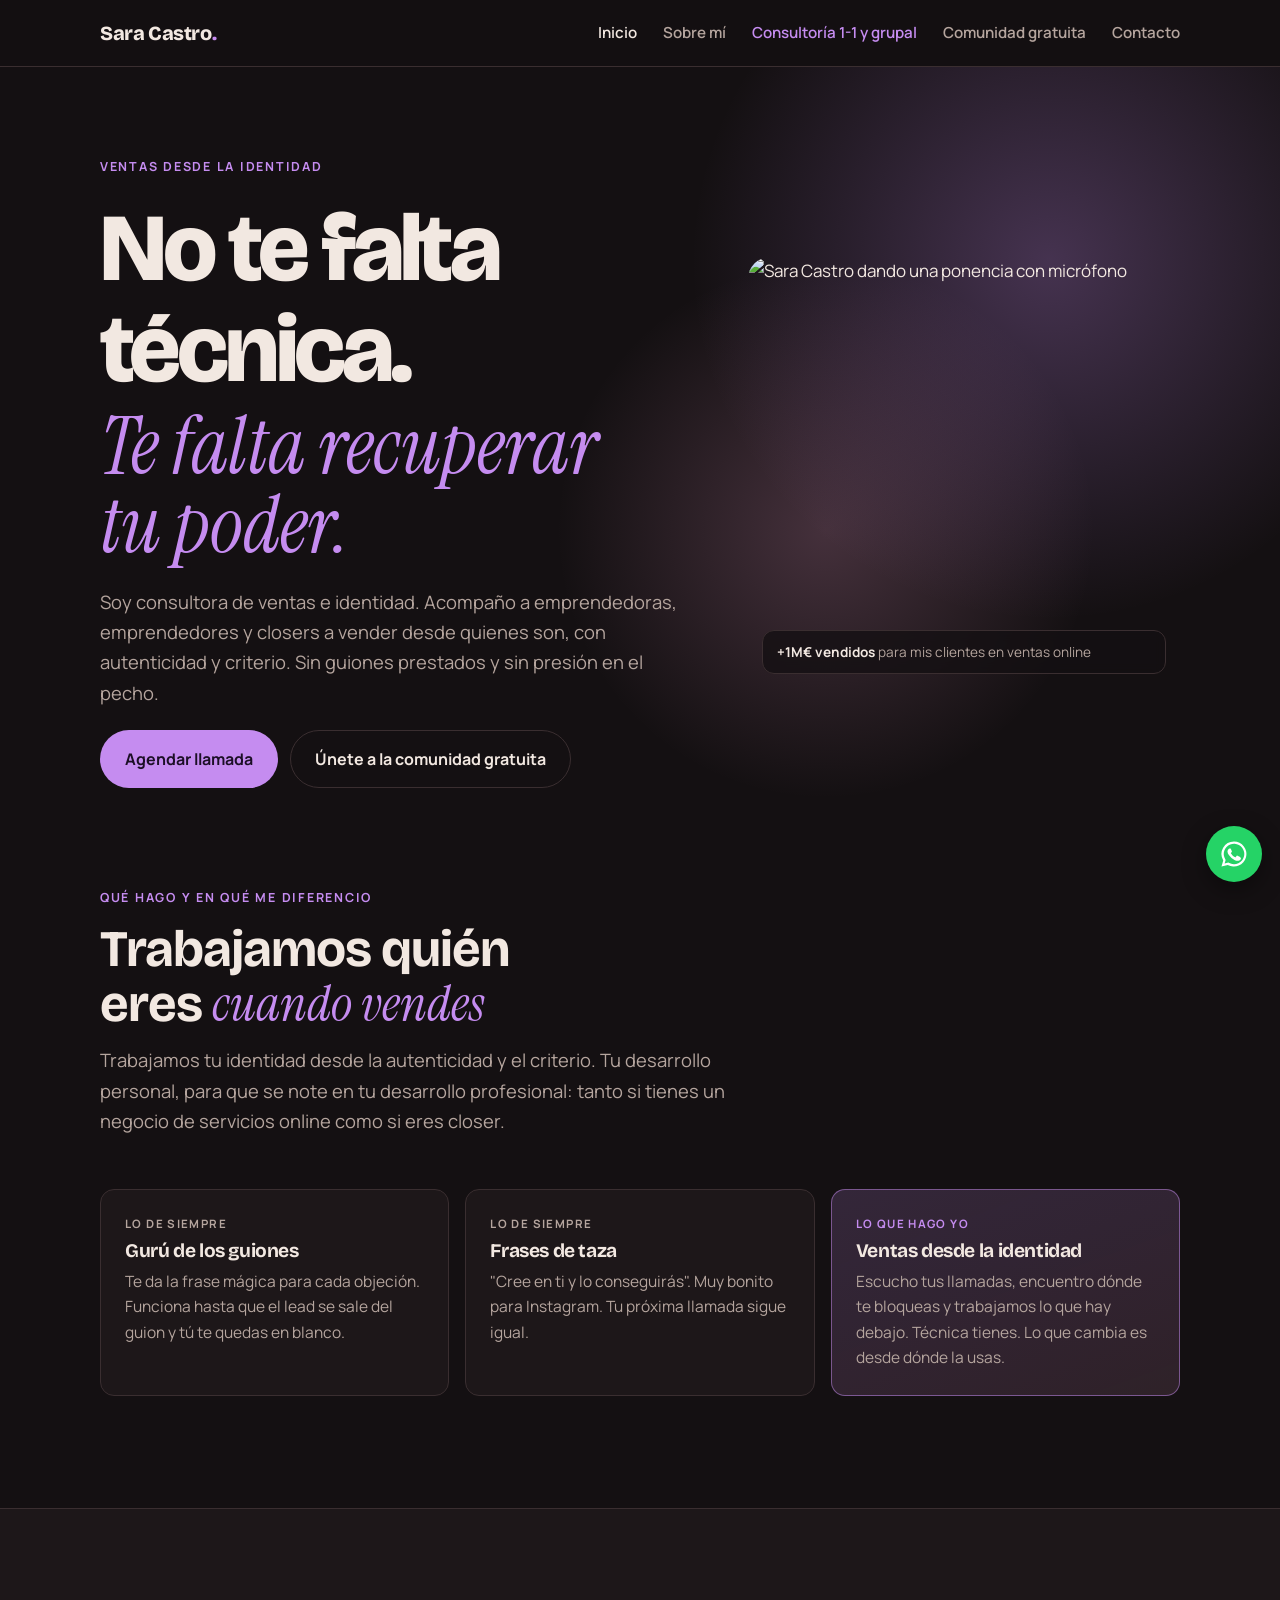
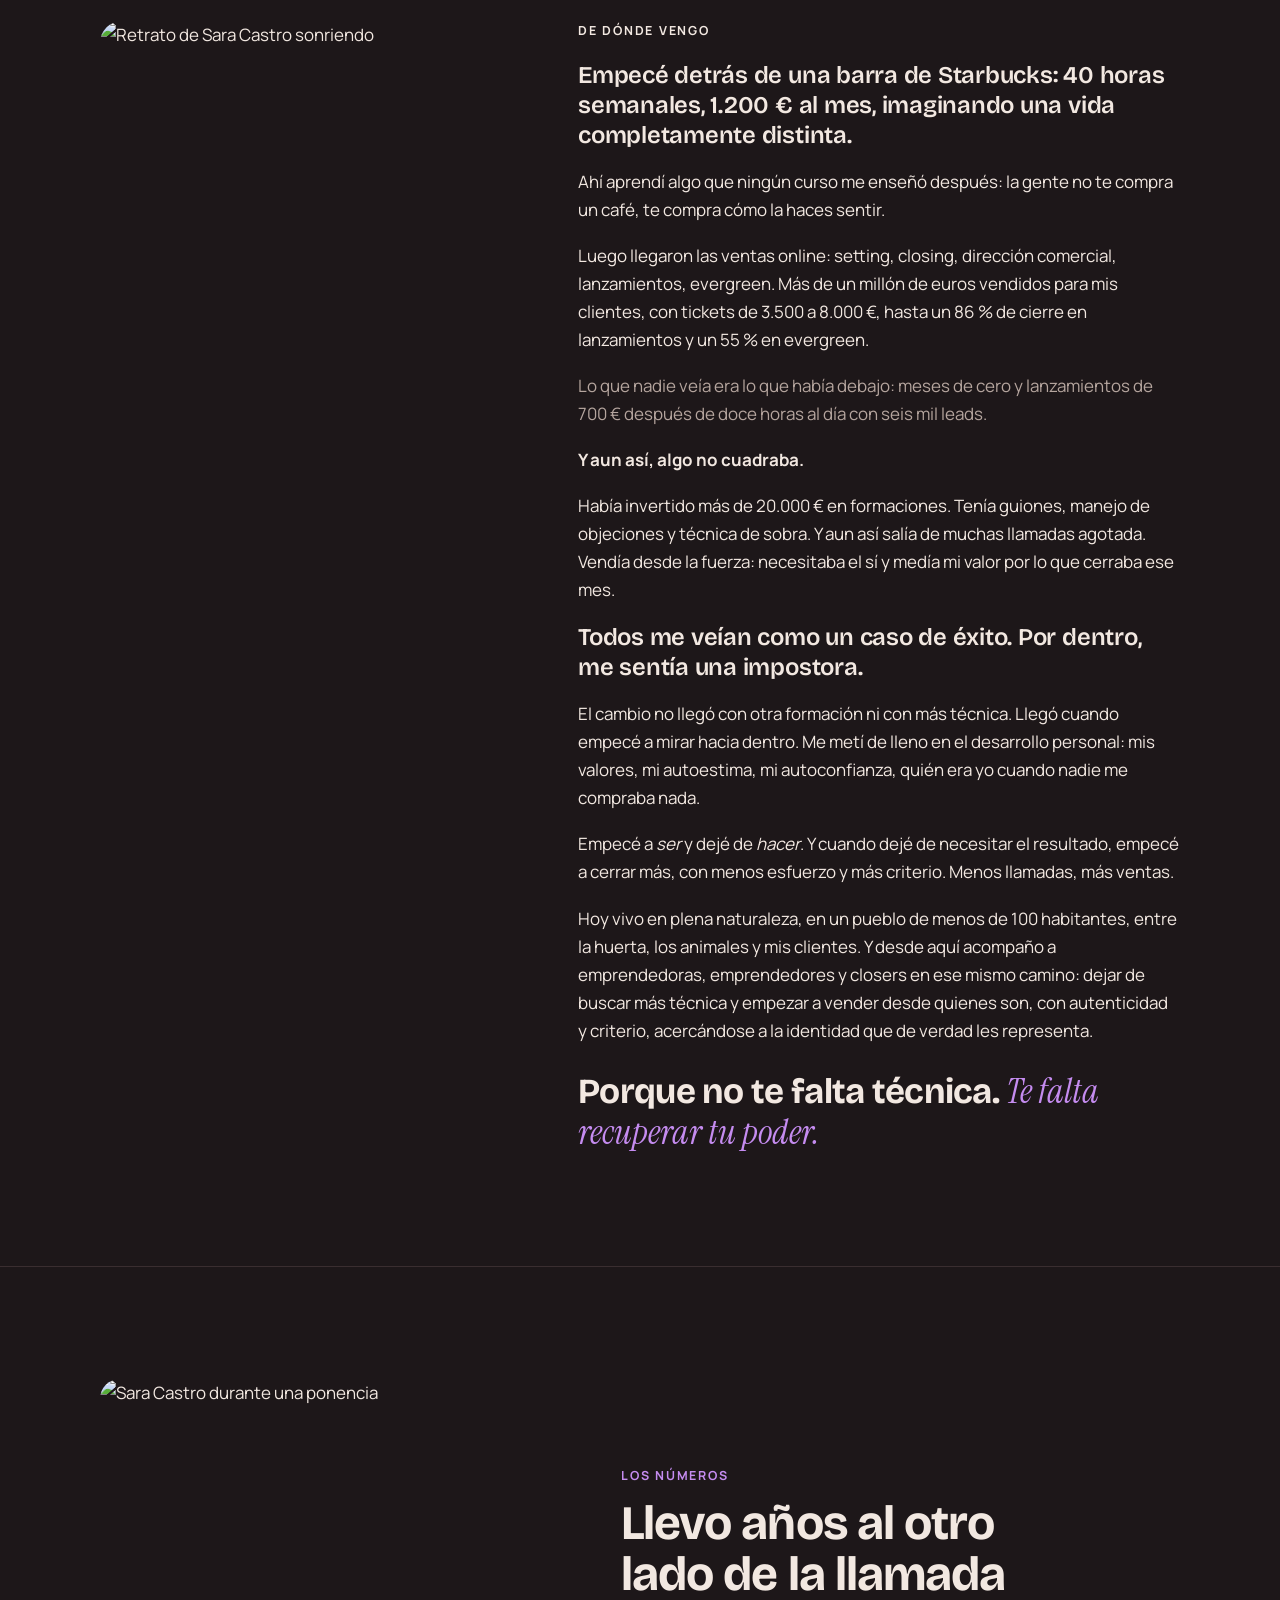
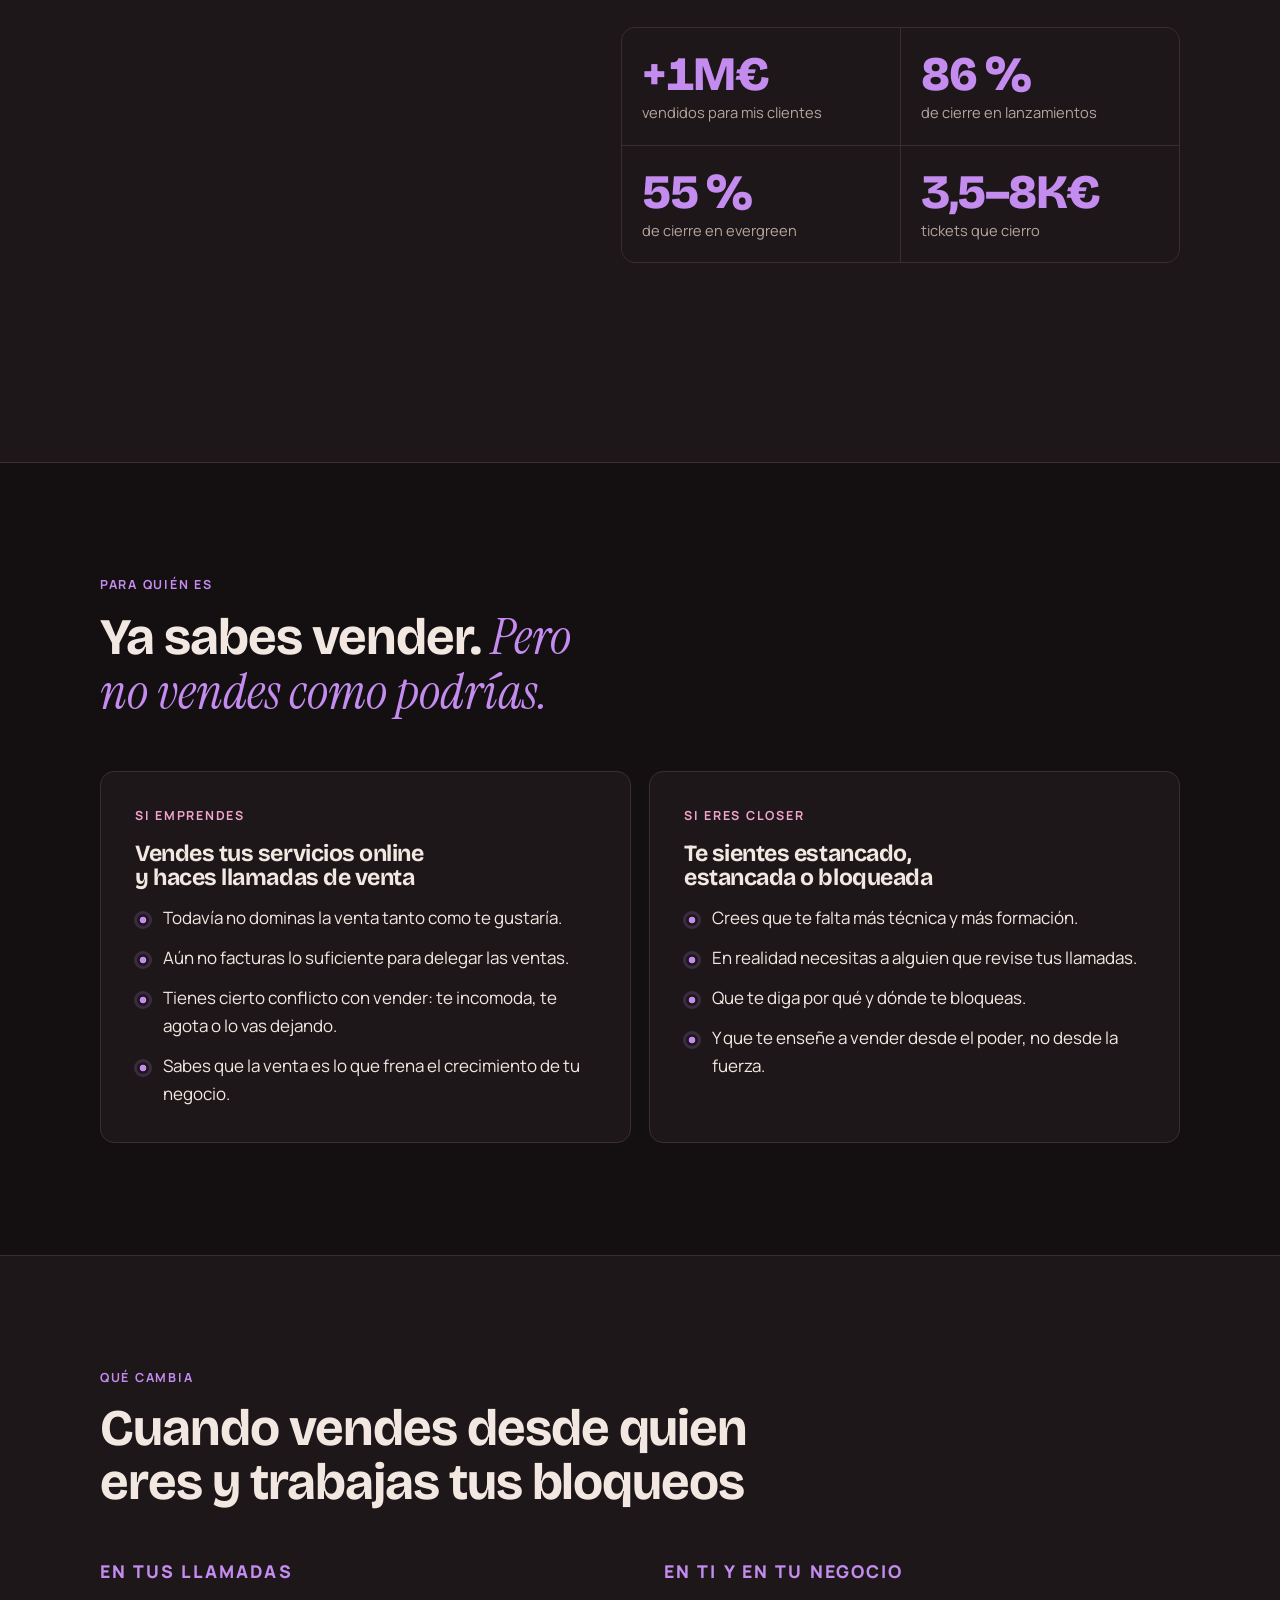
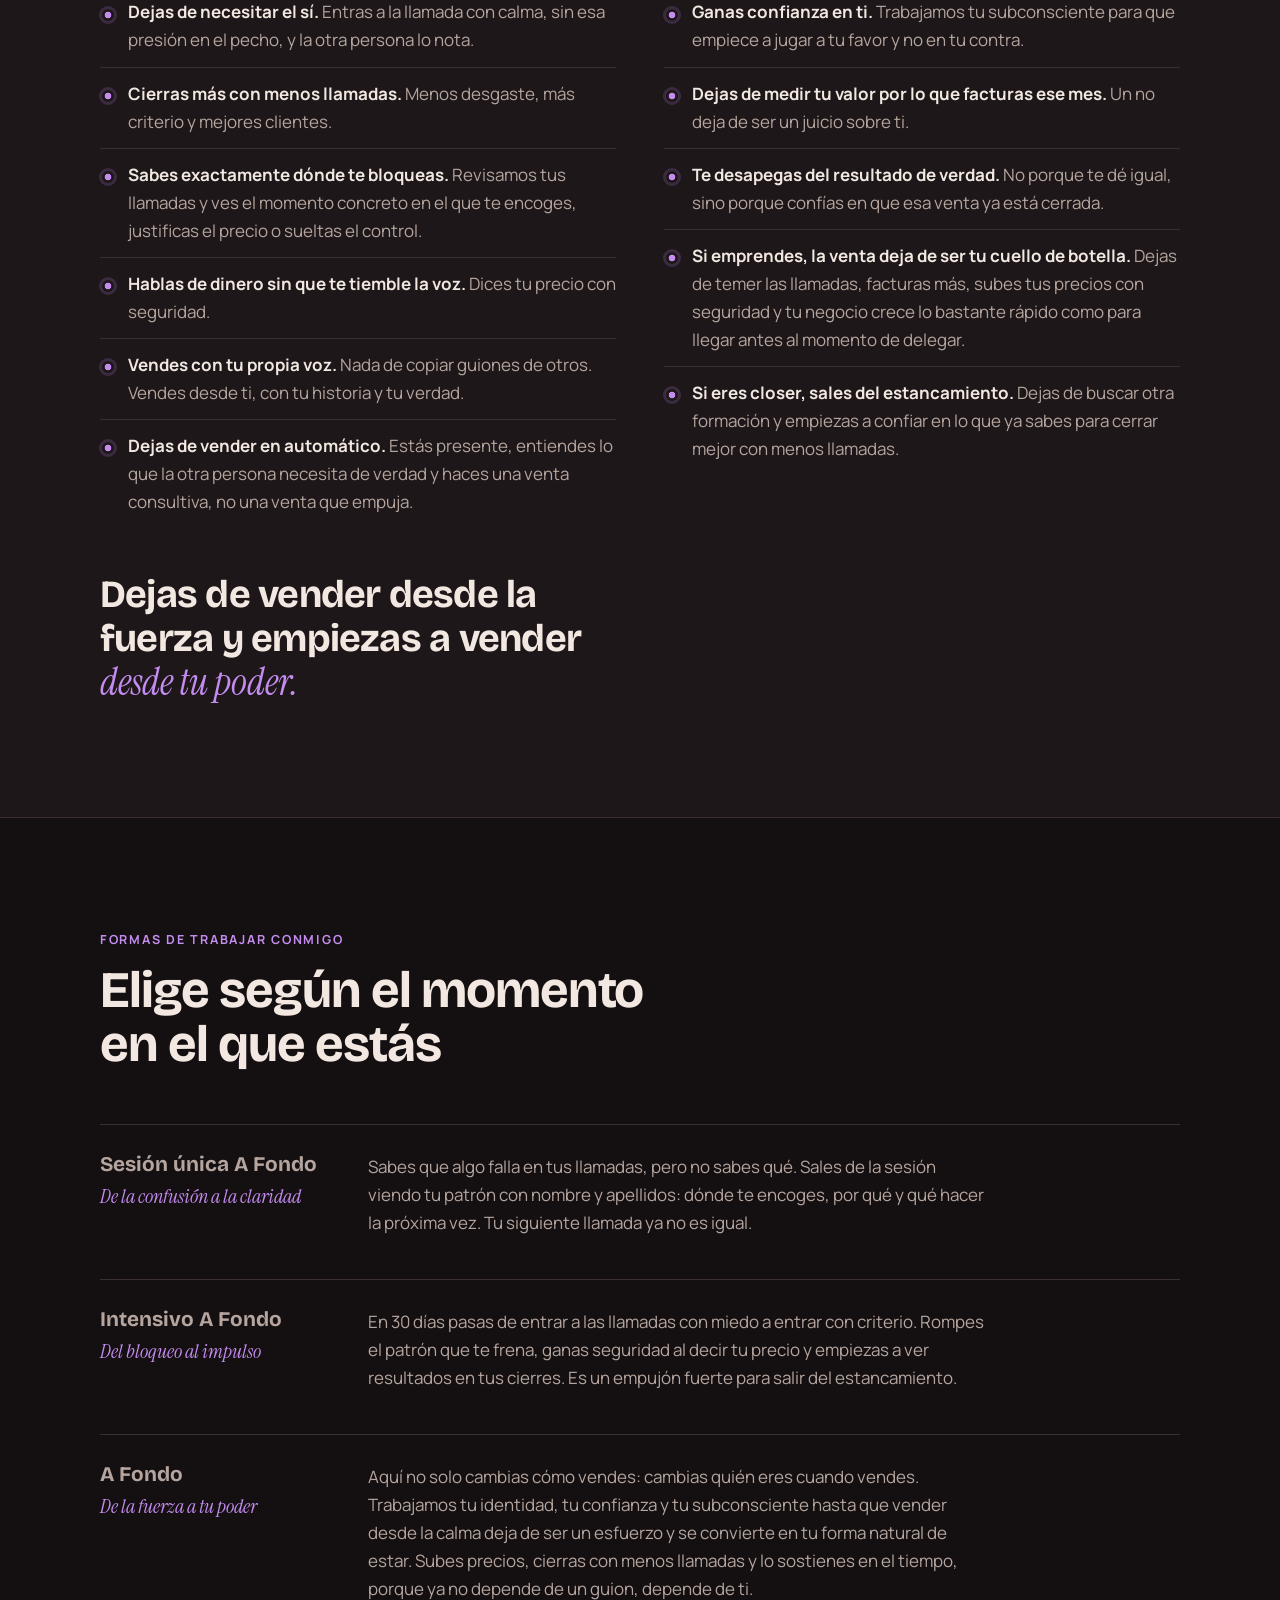
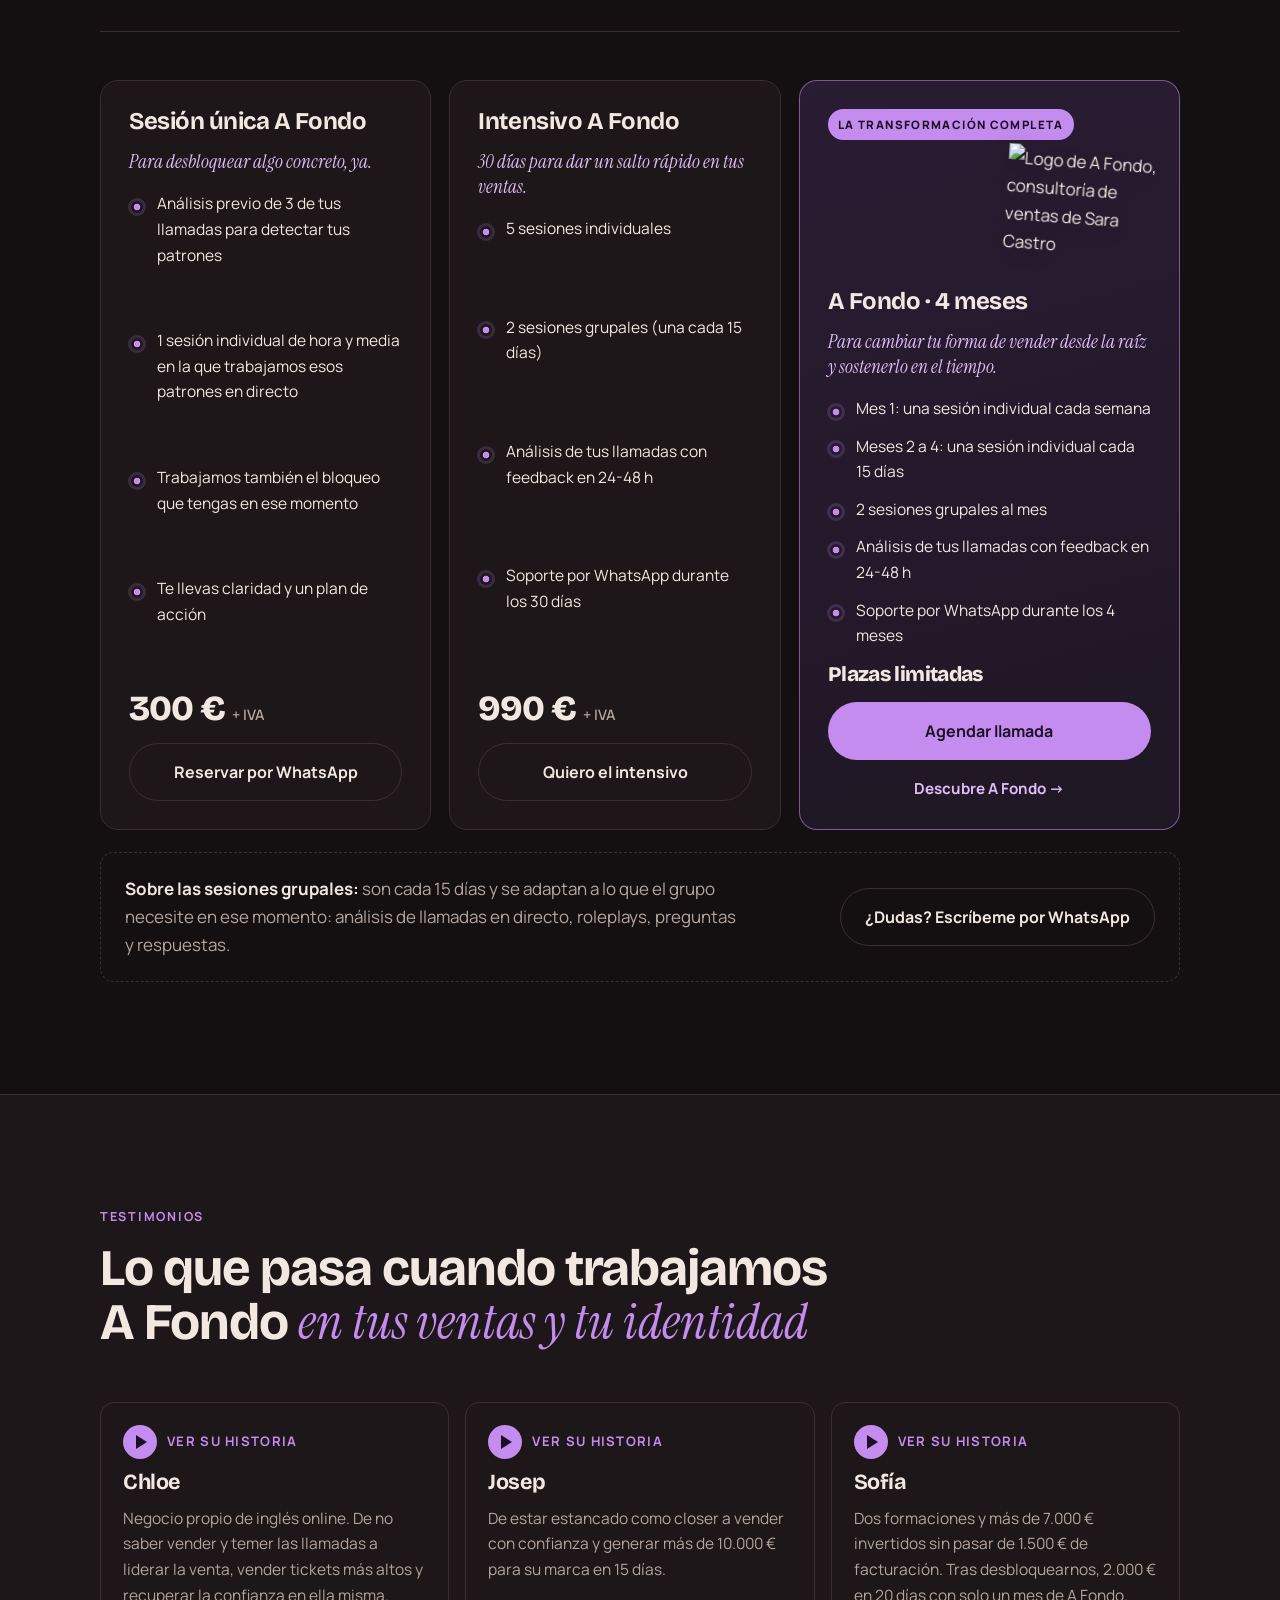
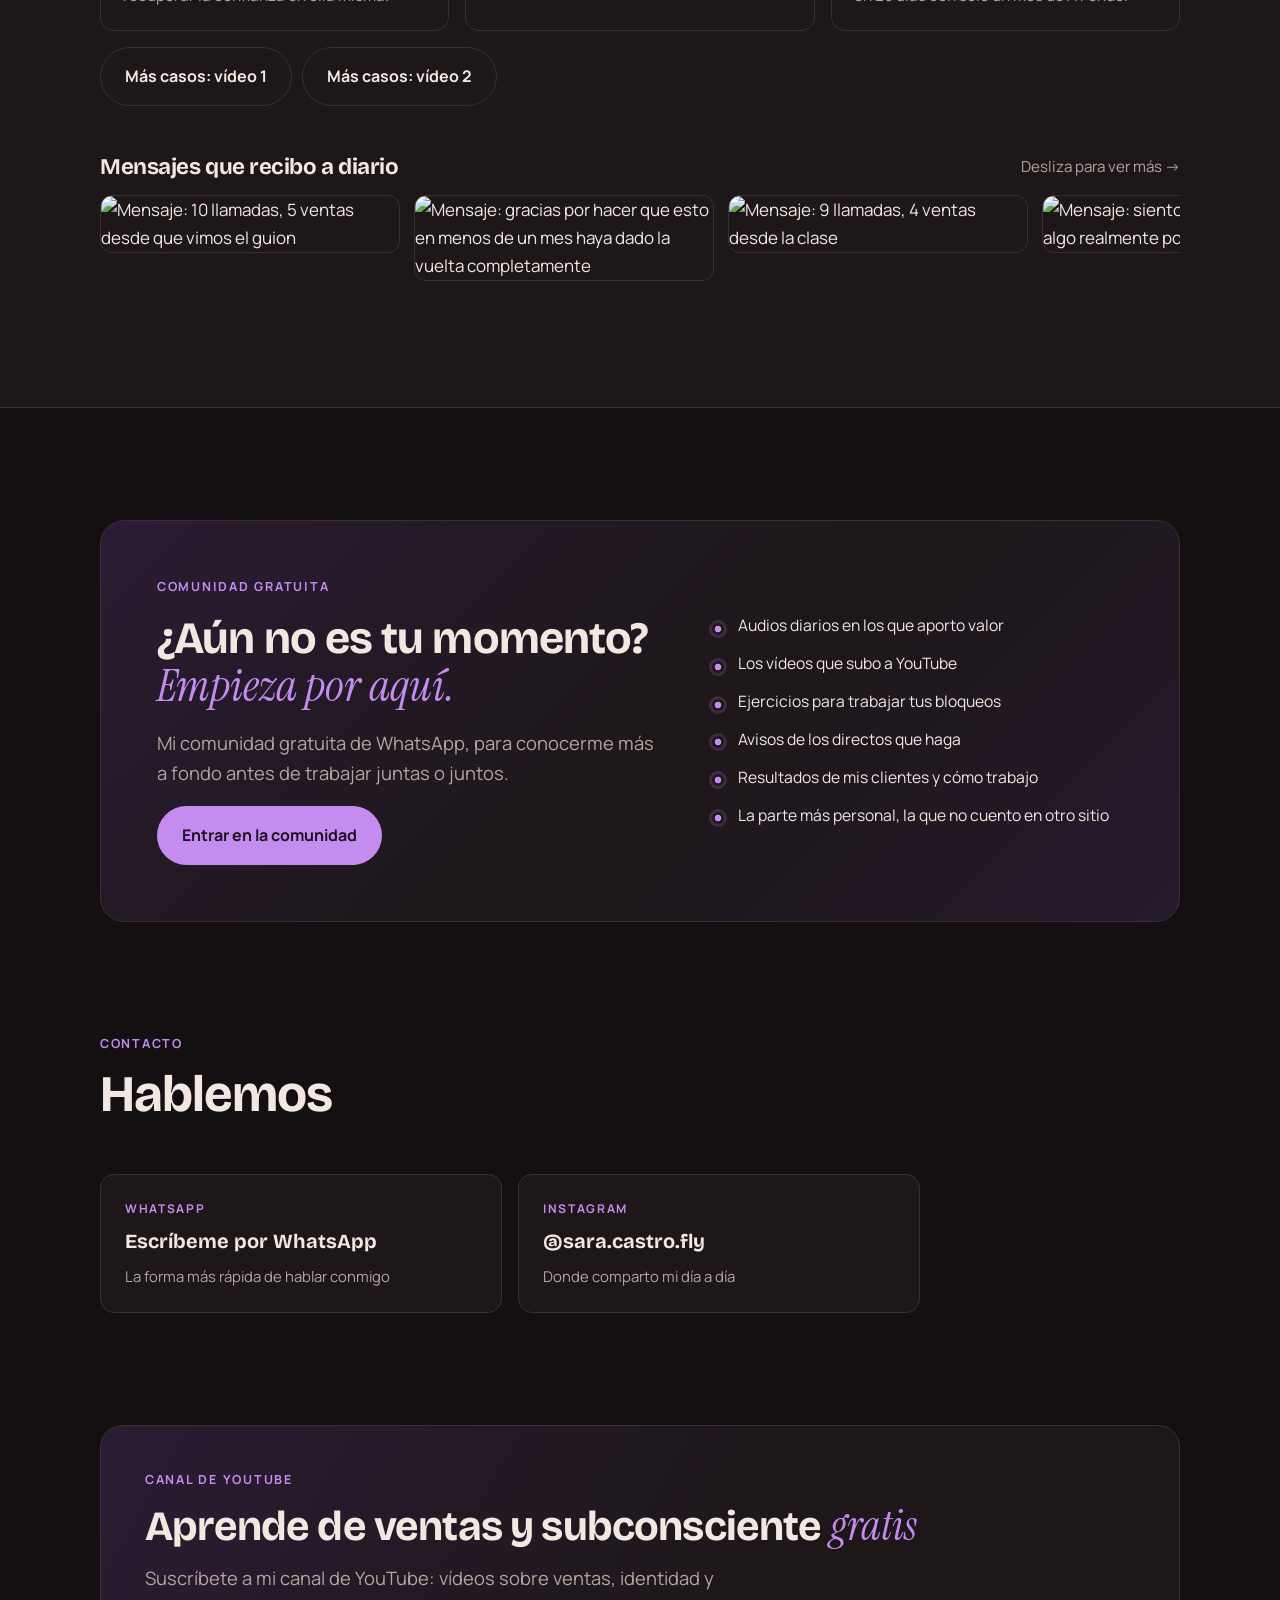
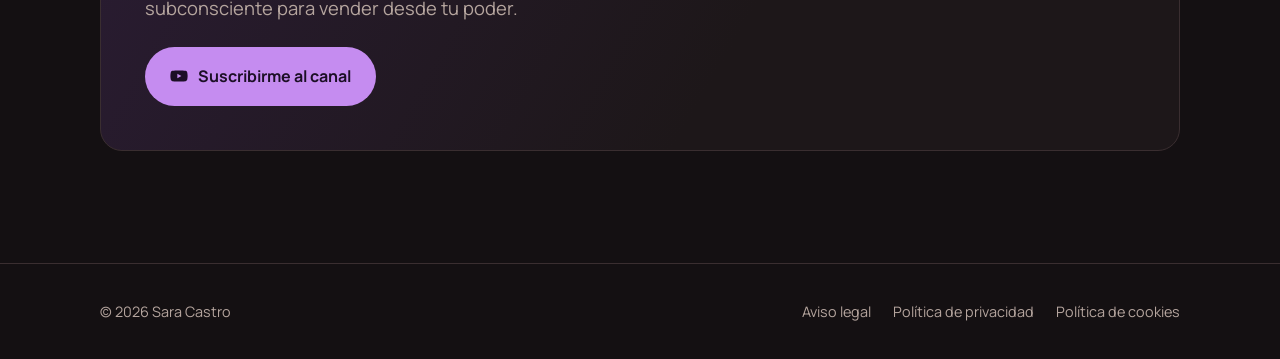
==== index.html @ eddf49b5 "Add files via upload" ====
<!doctype html>
<html lang="es">
<head>
<meta charset="utf-8">
<meta name="viewport" content="width=device-width, initial-scale=1, viewport-fit=cover">
<title>Sara Castro · Consultora de ventas e identidad</title>
<meta name="description" content="Ventas desde la identidad. Mentoría para emprendedoras, emprendedores y closers que quieren vender desde su poder, no desde la fuerza.">
<link rel="preconnect" href="https://fonts.googleapis.com">
<link rel="preconnect" href="https://fonts.gstatic.com" crossorigin>
<link rel="stylesheet" href="https://fonts.googleapis.com/css2?family=Bricolage+Grotesque:opsz,wght@12..96,600;12..96,700;12..96,800&family=Instrument+Serif:ital@1&family=Manrope:wght@400;500;600;700;800&display=swap">
<link rel="stylesheet" href="/styles.css">

<meta property="og:title" content="Sara Castro · Consultora de ventas e identidad">
<meta property="og:description" content="No te falta técnica. Te falta recuperar tu poder.">
<meta property="og:image" content="https://saracastro.es/img/sara-micro.jpg">
<link rel="icon" href="/img/favicon.png">
</head>
<body>

<header class="nav">
  <div class="wrap">
    <a class="brand" href="/">Sara Castro<span>.</span></a>
    <button class="menu-btn" id="menu-btn" aria-expanded="false" aria-controls="menu" aria-label="Abrir menú">☰</button>
    <ul class="menu" id="menu">
      <li><a href="/" aria-current="page">Inicio</a></li>
      <li><a href="#historia">Sobre mí</a></li>
      <li><a class="star" href="/a-fondo">Consultoría 1-1 y grupal</a></li>
      <li><a href="https://chat.whatsapp.com/LquNqSfmQPj9tQR3sqsKfj" target="_blank" rel="noopener">Comunidad gratuita</a></li>
      <li><a href="#contacto">Contacto</a></li>
    </ul>
  </div>
</header>

<main>
  <!-- PORTADA -->
  <section class="hero">
    <div class="wrap">
      <div class="hero-copy">
        <p class="eyebrow">Ventas desde la identidad</p>
        <h1>No te falta técnica. <em class="s">Te falta recuperar tu poder.</em></h1>
        <p class="lead">Soy consultora de ventas e identidad. Acompaño a emprendedoras, emprendedores y closers a vender desde quienes son, con autenticidad y criterio. Sin guiones prestados y sin presión en el pecho.</p>
        <div class="btns">
          <a class="btn btn-primary" href="https://cal.com/saracastro/entrevista-con-sara-castro" target="_blank" rel="noopener">Agendar llamada</a>
          <a class="btn btn-ghost" href="https://chat.whatsapp.com/LquNqSfmQPj9tQR3sqsKfj" target="_blank" rel="noopener">Únete a la comunidad gratuita</a>
        </div>
      </div>
      <figure class="hero-photo" style="aspect-ratio:1/1">
        <img src="/img/sara-micro.jpg" alt="Sara Castro dando una ponencia con micrófono" width="1206" height="566" style="object-position:40% 50%">
        <figcaption><b>+1M€ vendidos</b> para mis clientes en ventas online</figcaption>
      </figure>
    </div>
  </section>

  <!-- QUÉ HAGO -->
  <section id="que-hago" style="padding-top:0">
    <div class="wrap">
      <div class="sec-head">
        <p class="eyebrow">Qué hago y en qué me diferencio</p>
        <h2>Trabajamos quién eres <em class="s">cuando vendes</em></h2>
        <p class="lead">Trabajamos tu identidad desde la autenticidad y el criterio. Tu desarrollo personal, para que se note en tu desarrollo profesional: tanto si tienes un negocio de servicios online como si eres closer.</p>
      </div>
      <div class="contrast">
        <div>
          <p class="tag">Lo de siempre</p>
          <h3>Gurú de los guiones</h3>
          <p>Te da la frase mágica para cada objeción. Funciona hasta que el lead se sale del guion y tú te quedas en blanco.</p>
        </div>
        <div>
          <p class="tag">Lo de siempre</p>
          <h3>Frases de taza</h3>
          <p>"Cree en ti y lo conseguirás". Muy bonito para Instagram. Tu próxima llamada sigue igual.</p>
        </div>
        <div class="me">
          <p class="tag">Lo que hago yo</p>
          <h3>Ventas desde la identidad</h3>
          <p>Escucho tus llamadas, encuentro dónde te bloqueas y trabajamos lo que hay debajo. Técnica tienes. Lo que cambia es desde dónde la usas.</p>
        </div>
      </div>
    </div>
  </section>

  <!-- HISTORIA -->
  <section id="historia" style="background:var(--panel);border-block:1px solid var(--line)">
    <div class="wrap story">
      <figure class="story-photo" style="margin:0">
        <img src="/img/sara-retrato.jpg" alt="Retrato de Sara Castro sonriendo" width="900" height="900" loading="lazy">
      </figure>
      <div class="prose">
        <p class="eyebrow">De dónde vengo</p>
        <p class="big">Empecé detrás de una barra de Starbucks: 40 horas semanales, 1.200 € al mes, imaginando una vida completamente distinta.</p>
        <p>Ahí aprendí algo que ningún curso me enseñó después: la gente no te compra un café, te compra cómo la haces sentir.</p>
        <p>Luego llegaron las ventas online: setting, closing, dirección comercial, lanzamientos, evergreen. Más de un millón de euros vendidos para mis clientes, con tickets de 3.500 a 8.000 €, hasta un 86 % de cierre en lanzamientos y un 55 % en evergreen.</p>
        <p class="soft">Lo que nadie veía era lo que había debajo: meses de cero y lanzamientos de 700 € después de doce horas al día con seis mil leads.</p>
        <p><b>Y aun así, algo no cuadraba.</b></p>
        <p>Había invertido más de 20.000 € en formaciones. Tenía guiones, manejo de objeciones y técnica de sobra. Y aun así salía de muchas llamadas agotada. Vendía desde la fuerza: necesitaba el sí y medía mi valor por lo que cerraba ese mes.</p>
        <p class="big">Todos me veían como un caso de éxito. Por dentro, me sentía una impostora.</p>
        <p>El cambio no llegó con otra formación ni con más técnica. Llegó cuando empecé a mirar hacia dentro. Me metí de lleno en el desarrollo personal: mis valores, mi autoestima, mi autoconfianza, quién era yo cuando nadie me compraba nada.</p>
        <p>Empecé a <i>ser</i> y dejé de <i>hacer</i>. Y cuando dejé de necesitar el resultado, empecé a cerrar más, con menos esfuerzo y más criterio. Menos llamadas, más ventas.</p>
        <p>Hoy vivo en plena naturaleza, en un pueblo de menos de 100 habitantes, entre la huerta, los animales y mis clientes. Y desde aquí acompaño a emprendedoras, emprendedores y closers en ese mismo camino: dejar de buscar más técnica y empezar a vender desde quienes son, con autenticidad y criterio, acercándose a la identidad que de verdad les representa.</p>
        <p class="close">Porque no te falta técnica. <em class="s">Te falta recuperar tu poder.</em></p>
      </div>
    </div>
  </section>

  <!-- AUTORIDAD -->
  <section class="authority" style="border-top:0">
    <div class="wrap auth-grid">
      <figure class="auth-photo" style="margin:0">
        <img src="/img/sara-perfil.jpg" alt="Sara Castro durante una ponencia" width="1000" height="1500" loading="lazy">
      </figure>
      <div>
        <p class="eyebrow">Los números</p>
        <h2 style="font-size:clamp(2rem,4.4vw,3rem);margin-top:12px">Llevo años al otro lado de la llamada</h2>
        <div class="stats">
          <div class="stat"><b>+1M€</b><span>vendidos para mis clientes</span></div>
          <div class="stat"><b>86 %</b><span>de cierre en lanzamientos</span></div>
          <div class="stat"><b>55 %</b><span>de cierre en evergreen</span></div>
          <div class="stat"><b>3,5–8K€</b><span>tickets que cierro</span></div>
        </div>
      </div>
    </div>
  </section>

  <!-- PARA QUIÉN -->
  <section id="para-quien">
    <div class="wrap">
      <div class="sec-head">
        <p class="eyebrow">Para quién es</p>
        <h2>Ya sabes vender. <em class="s">Pero no vendes como podrías.</em></h2>
      </div>
      <div class="duo">
        <div class="card">
          <p class="who">Si emprendes</p>
          <h3>Vendes tus servicios online y haces llamadas de venta</h3>
          <ul class="ticks">
            <li>Todavía no dominas la venta tanto como te gustaría.</li>
            <li>Aún no facturas lo suficiente para delegar las ventas.</li>
            <li>Tienes cierto conflicto con vender: te incomoda, te agota o lo vas dejando.</li>
            <li>Sabes que la venta es lo que frena el crecimiento de tu negocio.</li>
          </ul>
        </div>
        <div class="card">
          <p class="who">Si eres closer</p>
          <h3>Te sientes estancado, estancada o bloqueada</h3>
          <ul class="ticks">
            <li>Crees que te falta más técnica y más formación.</li>
            <li>En realidad necesitas a alguien que revise tus llamadas.</li>
            <li>Que te diga por qué y dónde te bloqueas.</li>
            <li>Y que te enseñe a vender desde el poder, no desde la fuerza.</li>
          </ul>
        </div>
      </div>
    </div>
  </section>

  <!-- QUÉ CAMBIA -->
  <section id="que-cambia" style="background:var(--panel);border-block:1px solid var(--line)">
    <div class="wrap">
      <div class="sec-head">
        <p class="eyebrow">Qué cambia</p>
        <h2>Cuando vendes desde quien eres y trabajas tus bloqueos</h2>
      </div>
      <div class="change">
        <div>
          <h3>En tus llamadas</h3>
          <ul class="ticks">
            <li><b>Dejas de necesitar el sí.</b> <span>Entras a la llamada con calma, sin esa presión en el pecho, y la otra persona lo nota.</span></li>
            <li><b>Cierras más con menos llamadas.</b> <span>Menos desgaste, más criterio y mejores clientes.</span></li>
            <li><b>Sabes exactamente dónde te bloqueas.</b> <span>Revisamos tus llamadas y ves el momento concreto en el que te encoges, justificas el precio o sueltas el control.</span></li>
            <li><b>Hablas de dinero sin que te tiemble la voz.</b> <span>Dices tu precio con seguridad.</span></li>
            <li><b>Vendes con tu propia voz.</b> <span>Nada de copiar guiones de otros. Vendes desde ti, con tu historia y tu verdad.</span></li>
            <li><b>Dejas de vender en automático.</b> <span>Estás presente, entiendes lo que la otra persona necesita de verdad y haces una venta consultiva, no una venta que empuja.</span></li>
          </ul>
        </div>
        <div>
          <h3>En ti y en tu negocio</h3>
          <ul class="ticks">
            <li><b>Ganas confianza en ti.</b> <span>Trabajamos tu subconsciente para que empiece a jugar a tu favor y no en tu contra.</span></li>
            <li><b>Dejas de medir tu valor por lo que facturas ese mes.</b> <span>Un no deja de ser un juicio sobre ti.</span></li>
            <li><b>Te desapegas del resultado de verdad.</b> <span>No porque te dé igual, sino porque confías en que esa venta ya está cerrada.</span></li>
            <li><b>Si emprendes, la venta deja de ser tu cuello de botella.</b> <span>Dejas de temer las llamadas, facturas más, subes tus precios con seguridad y tu negocio crece lo bastante rápido como para llegar antes al momento de delegar.</span></li>
            <li><b>Si eres closer, sales del estancamiento.</b> <span>Dejas de buscar otra formación y empiezas a confiar en lo que ya sabes para cerrar mejor con menos llamadas.</span></li>
          </ul>
        </div>
      </div>
      <p class="summary">Dejas de vender desde la fuerza y empiezas a vender <em class="s">desde tu poder.</em></p>
    </div>
  </section>

  <!-- TRANSFORMACIÓN -->
  <section id="formas">
    <div class="wrap">
      <div class="sec-head">
        <p class="eyebrow">Formas de trabajar conmigo</p>
        <h2>Elige según el momento en el que estás</h2>
      </div>
      <div class="journey">
        <div class="step">
          <p class="name">Sesión única A Fondo<span class="arc">De la confusión a la claridad</span></p>
          <p>Sabes que algo falla en tus llamadas, pero no sabes qué. Sales de la sesión viendo tu patrón con nombre y apellidos: dónde te encoges, por qué y qué hacer la próxima vez. Tu siguiente llamada ya no es igual.</p>
        </div>
        <div class="step">
          <p class="name">Intensivo A Fondo<span class="arc">Del bloqueo al impulso</span></p>
          <p>En 30 días pasas de entrar a las llamadas con miedo a entrar con criterio. Rompes el patrón que te frena, ganas seguridad al decir tu precio y empiezas a ver resultados en tus cierres. Es un empujón fuerte para salir del estancamiento.</p>
        </div>
        <div class="step">
          <p class="name">A Fondo<span class="arc">De la fuerza a tu poder</span></p>
          <p>Aquí no solo cambias cómo vendes: cambias quién eres cuando vendes. Trabajamos tu identidad, tu confianza y tu subconsciente hasta que vender desde la calma deja de ser un esfuerzo y se convierte en tu forma natural de estar. Subes precios, cierras con menos llamadas y lo sostienes en el tiempo, porque ya no depende de un guion, depende de ti.</p>
        </div>
      </div>

      <div class="offers" style="margin-top:48px">
        <article class="offer">
          <h3>Sesión única A Fondo</h3>
          <p class="for">Para desbloquear algo concreto, ya.</p>
          <ul class="ticks">
            <li>Análisis previo de 3 de tus llamadas para detectar tus patrones</li>
            <li>1 sesión individual de hora y media en la que trabajamos esos patrones en directo</li>
            <li>Trabajamos también el bloqueo que tengas en ese momento</li>
            <li>Te llevas claridad y un plan de acción</li>
          </ul>
          <p class="price">300 € <small>+ IVA</small></p>
          <a class="btn btn-ghost" href="https://wa.me/34694283962?text=Hola%20Sara%2C%20vengo%20de%20tu%20web%20y%20me%20interesa%20la%20Sesi%C3%B3n%20%C3%BAnica%20A%20Fondo" target="_blank" rel="noopener">Reservar por WhatsApp</a>
        </article>
        <article class="offer">
          <h3>Intensivo A Fondo</h3>
          <p class="for">30 días para dar un salto rápido en tus ventas.</p>
          <ul class="ticks">
            <li>5 sesiones individuales</li>
            <li>2 sesiones grupales (una cada 15 días)</li>
            <li>Análisis de tus llamadas con feedback en 24-48 h</li>
            <li>Soporte por WhatsApp durante los 30 días</li>
          </ul>
          <p class="price">990 € <small>+ IVA</small></p>
          <a class="btn btn-ghost" href="https://wa.me/34694283962?text=Hola%20Sara%2C%20vengo%20de%20tu%20web%20y%20me%20interesa%20el%20Intensivo%20A%20Fondo" target="_blank" rel="noopener">Quiero el intensivo</a>
        </article>
        <article class="offer featured">
          <span class="badge">La transformación completa</span>
          <img class="offer-logo" src="/img/logo-a-fondo.png" alt="Logo de A Fondo, consultoría de ventas de Sara Castro" width="700" height="610" loading="lazy">
          <h3>A Fondo · 4 meses</h3>
          <p class="for">Para cambiar tu forma de vender desde la raíz y sostenerlo en el tiempo.</p>
          <ul class="ticks">
            <li>Mes 1: una sesión individual cada semana</li>
            <li>Meses 2 a 4: una sesión individual cada 15 días</li>
            <li>2 sesiones grupales al mes</li>
            <li>Análisis de tus llamadas con feedback en 24-48 h</li>
            <li>Soporte por WhatsApp durante los 4 meses</li>
          </ul>
          <p class="price" style="font-size:1.3rem">Plazas limitadas</p>
          <a class="btn btn-primary" href="https://cal.com/saracastro/entrevista-con-sara-castro" target="_blank" rel="noopener">Agendar llamada</a>
          <a class="text-link" href="/a-fondo">Descubre A Fondo →</a>
        </article>
      </div>

      <div class="note">
        <p><b>Sobre las sesiones grupales:</b> son cada 15 días y se adaptan a lo que el grupo necesite en ese momento: análisis de llamadas en directo, roleplays, preguntas y respuestas.</p>
        <a class="btn btn-ghost" href="https://wa.me/34694283962?text=Hola%20Sara%2C%20vengo%20de%20tu%20web%20y%20quiero%20saber%20qu%C3%A9%20opci%C3%B3n%20encaja%20conmigo" target="_blank" rel="noopener">¿Dudas? Escríbeme por WhatsApp</a>
      </div>
    </div>
  </section>

  <!-- TESTIMONIOS -->
  <section id="testimonios" style="background:var(--panel);border-block:1px solid var(--line)">
    <div class="wrap">
      <div class="sec-head">
        <p class="eyebrow">Testimonios</p>
        <h2>Lo que pasa cuando trabajamos A Fondo <em class="s">en tus ventas y tu identidad</em></h2>
      </div>

      <div class="videos">
        <a class="video" href="https://youtu.be/P0o0EuMHgPg" target="_blank" rel="noopener">
          <span class="play"><i></i>Ver su historia</span>
          <h3>Chloe</h3>
          <p>Negocio propio de inglés online. De no saber vender y temer las llamadas a liderar la venta, vender tickets más altos y recuperar la confianza en ella misma.</p>
        </a>
        <a class="video" href="https://youtu.be/dyt1H5SLVJk" target="_blank" rel="noopener">
          <span class="play"><i></i>Ver su historia</span>
          <h3>Josep</h3>
          <p>De estar estancado como closer a vender con confianza y generar más de 10.000 € para su marca en 15 días.</p>
        </a>
        <a class="video" href="https://youtu.be/i_6_UkIQV9c" target="_blank" rel="noopener">
          <span class="play"><i></i>Ver su historia</span>
          <h3>Sofía</h3>
          <p>Dos formaciones y más de 7.000 € invertidos sin pasar de 1.500 € de facturación. Tras desbloquearnos, 2.000 € en 20 días con solo un mes de A Fondo.</p>
        </a>
      </div>
      <div class="more-videos">
        <a class="btn btn-ghost" href="https://youtu.be/ZSPVlJm2bmo" target="_blank" rel="noopener">Más casos: vídeo 1</a>
        <a class="btn btn-ghost" href="https://youtu.be/T3tdGxRZC_w" target="_blank" rel="noopener">Más casos: vídeo 2</a>
      </div>

      <div class="shots-head">
        <h3 style="font-size:1.4rem">Mensajes que recibo a diario</h3>
        <p>Desliza para ver más →</p>
      </div>
      <div class="shots" tabindex="0" aria-label="Capturas de mensajes de clientes">
        <figure><img src="/img/t-10-5.jpg" alt="Mensaje: 10 llamadas, 5 ventas desde que vimos el guion" loading="lazy"></figure>
        <figure><img src="/img/t-vuelta.jpg" alt="Mensaje: gracias por hacer que esto en menos de un mes haya dado la vuelta completamente" loading="lazy"></figure>
        <figure><img src="/img/t-9-4.jpg" alt="Mensaje: 9 llamadas, 4 ventas desde la clase" loading="lazy"></figure>
        <figure><img src="/img/t-energia.jpg" alt="Mensaje: siento que hoy he hecho algo realmente por mí" loading="lazy"></figure>
        <figure><img src="/img/t-confianza.jpg" alt="Mensaje: me ha dado más confianza y los resultados van saliendo" loading="lazy"></figure>
        <figure><img src="/img/t-rocio.jpg" alt="Mensajes de una clienta: me he visto cómoda haciendo preguntas que antes me costaban" loading="lazy"></figure>
        <figure><img src="/img/t-salud.jpg" alt="Mensaje: si no hubieras estado este mes conmigo no sé qué habría pasado con mi salud mental" loading="lazy"></figure>
      </div>
    </div>
  </section>

  <!-- COMUNIDAD -->
  <section id="comunidad">
    <div class="wrap">
      <div class="community">
        <div style="display:grid;gap:18px">
          <p class="eyebrow">Comunidad gratuita</p>
          <h2>¿Aún no es tu momento? <em class="s">Empieza por aquí.</em></h2>
          <p class="lead">Mi comunidad gratuita de WhatsApp, para conocerme más a fondo antes de trabajar juntas o juntos.</p>
          <div class="btns"><a class="btn btn-primary" href="https://chat.whatsapp.com/LquNqSfmQPj9tQR3sqsKfj" target="_blank" rel="noopener">Entrar en la comunidad</a></div>
        </div>
        <ul class="ticks">
          <li>Audios diarios en los que aporto valor</li>
          <li>Los vídeos que subo a YouTube</li>
          <li>Ejercicios para trabajar tus bloqueos</li>
          <li>Avisos de los directos que haga</li>
          <li>Resultados de mis clientes y cómo trabajo</li>
          <li>La parte más personal, la que no cuento en otro sitio</li>
        </ul>
      </div>
    </div>
  </section>

  <!-- CONTACTO -->
  <section id="contacto" style="padding-top:0">
    <div class="wrap">
      <div class="sec-head">
        <p class="eyebrow">Contacto</p>
        <h2>Hablemos</h2>
      </div>
      <div class="contact">
        <a href="https://wa.me/34694283962?text=Hola%20Sara%2C%20vengo%20de%20tu%20web" target="_blank" rel="noopener"><small>WhatsApp</small><b>Escríbeme por WhatsApp</b><span>La forma más rápida de hablar conmigo</span></a>
        <a href="https://www.instagram.com/sara.castro.fly/" target="_blank" rel="noopener"><small>Instagram</small><b>@sara.castro.fly</b><span>Donde comparto mi día a día</span></a>
      </div>
    </div>
  </section>

  <!-- YOUTUBE -->
  <section id="youtube" style="padding-top:0">
    <div class="wrap">
      <div class="yt">
        <div style="display:grid;gap:14px">
          <p class="eyebrow">Canal de YouTube</p>
          <h2>Aprende de ventas y subconsciente <em class="s">gratis</em></h2>
          <p class="lead">Suscríbete a mi canal de YouTube: vídeos sobre ventas, identidad y subconsciente para vender desde tu poder.</p>
        </div>
        <a class="btn btn-primary" href="https://www.youtube.com/@sara.castro.fly25?sub_confirmation=1" target="_blank" rel="noopener"><svg viewBox="0 0 24 24" aria-hidden="true" fill="currentColor"><path d="M23 7.2a3 3 0 0 0-2.1-2.1C19 4.6 12 4.6 12 4.6s-7 0-8.9.5A3 3 0 0 0 1 7.2 31 31 0 0 0 .5 12a31 31 0 0 0 .5 4.8 3 3 0 0 0 2.1 2.1c1.9.5 8.9.5 8.9.5s7 0 8.9-.5a3 3 0 0 0 2.1-2.1 31 31 0 0 0 .5-4.8 31 31 0 0 0-.5-4.8ZM9.8 15.1V8.9l5.4 3.1-5.4 3.1Z"/></svg>Suscribirme al canal</a>
      </div>
    </div>
  </section>
</main>

<footer>
  <div class="wrap">
    <p>© 2026 Sara Castro</p>
    <nav aria-label="Textos legales">
      <a href="#">Aviso legal</a>
      <a href="#">Política de privacidad</a>
      <a href="#">Política de cookies</a>
    </nav>
  </div>
</footer>

<a class="wa-float" href="https://wa.me/34694283962?text=Hola%20Sara%2C%20vengo%20de%20tu%20web" target="_blank" rel="noopener" aria-label="Escríbeme por WhatsApp">
  <svg viewBox="0 0 24 24" aria-hidden="true"><path d="M12 2a10 10 0 0 0-8.6 15.1L2 22l5-1.3A10 10 0 1 0 12 2Zm0 18.2a8.2 8.2 0 0 1-4.2-1.2l-.3-.2-3 .8.8-2.9-.2-.3A8.2 8.2 0 1 1 12 20.2Zm4.5-6.1c-.2-.1-1.5-.7-1.7-.8-.2-.1-.4-.1-.6.1l-.8 1c-.1.2-.3.2-.5.1a6.7 6.7 0 0 1-3.3-2.9c-.3-.4.2-.4.7-1.4.1-.2 0-.3 0-.4l-.8-1.8c-.2-.5-.4-.4-.6-.4h-.5a1 1 0 0 0-.7.3 3 3 0 0 0-.9 2.2 5.2 5.2 0 0 0 1.1 2.7 11.8 11.8 0 0 0 4.5 4c1.7.7 2.3.8 3.2.6a2.7 2.7 0 0 0 1.8-1.2 2.2 2.2 0 0 0 .1-1.2c0-.1-.2-.2-.4-.3Z"/></svg>
</a>

<script>
(function(){
  var b=document.getElementById('menu-btn'),m=document.getElementById('menu');
  b.addEventListener('click',function(){var o=m.classList.toggle('open');b.setAttribute('aria-expanded',o);b.textContent=o?'✕':'☰';});
  m.addEventListener('click',function(e){if(e.target.tagName==='A'){m.classList.remove('open');b.setAttribute('aria-expanded','false');b.textContent='☰';}});
})();
</script>

</body>
</html>
---- styles.css ----
:root{
  color-scheme: dark;
  --ink:#141012;
  --panel:#1d1719;
  --panel-2:#261e20;
  --line:#3a2e30;
  --text:#f2e8e1;
  --muted:#b5a59e;
  --copper:#c58cf0;
  --copper-soft:#e0bdf8;
  --ember:#c8412f;
  --violet:#f2a3cf;
  --on-accent:#1c0f26;
  --radius:14px;
  --wrap:1120px;
  --display:"Bricolage Grotesque", "Helvetica Neue", Arial, sans-serif;
  --body:"Manrope", "Helvetica Neue", Arial, sans-serif;
  --serif:"Instrument Serif", Georgia, "Times New Roman", serif;
}
*{box-sizing:border-box}
html{scroll-behavior:smooth;scroll-padding-top:80px}
@media (prefers-reduced-motion: reduce){html{scroll-behavior:auto}*{transition:none!important;animation:none!important}}
body{margin:0;background:var(--ink);color:var(--text);font-family:var(--body);font-size:17px;line-height:1.65;-webkit-font-smoothing:antialiased}
img{max-width:100%;display:block}
figure{margin:0}
a{color:inherit}
h1,h2,h3{font-family:var(--display);line-height:1.05;letter-spacing:-.02em;margin:0;text-wrap:balance;font-weight:700}
p{margin:0}
em.s{font-family:var(--serif);font-style:italic;font-weight:400;color:var(--copper);letter-spacing:0}
.wrap{max-width:var(--wrap);margin-inline:auto;padding-inline:20px}
.eyebrow{font-size:.78rem;text-transform:uppercase;letter-spacing:.14em;font-weight:700;color:var(--copper)}
.lead{font-size:1.15rem;color:var(--muted);max-width:60ch}
section{padding-block:clamp(64px,9vw,112px)}
.sec-head{display:grid;gap:14px;margin-bottom:clamp(32px,5vw,52px);max-width:760px}
.sec-head h2{font-size:clamp(2rem,4.6vw,3.2rem)}
.prose{display:grid;gap:18px;max-width:62ch}
.prose p{color:var(--text)}
.prose .soft{color:var(--muted)}

/* buttons */
.btns{display:flex;flex-wrap:wrap;gap:12px}
.btn{display:inline-flex;align-items:center;justify-content:center;gap:10px;padding:15px 24px;border-radius:999px;font-weight:700;font-size:1rem;text-decoration:none;border:1.5px solid transparent;transition:transform .15s ease, background .15s ease, border-color .15s ease;text-align:center}
.btn:hover{transform:translateY(-2px)}
.btn:focus-visible,a:focus-visible,button:focus-visible,summary:focus-visible{outline:2px solid var(--copper-soft);outline-offset:3px}
.btn-primary{background:var(--copper);color:var(--on-accent)}
.btn-primary:hover{background:var(--copper-soft)}
.btn-ghost{border-color:var(--line);color:var(--text)}
.btn-ghost:hover{border-color:var(--copper)}
.btn svg{width:18px;height:18px;flex:none}

/* nav */
.nav{position:sticky;top:env(safe-area-inset-top,0px);z-index:50;background:color-mix(in srgb, var(--ink) 86%, transparent);backdrop-filter:blur(12px);-webkit-backdrop-filter:blur(12px);border-bottom:1px solid var(--line)}
.nav .wrap{display:flex;align-items:center;justify-content:space-between;gap:16px;min-height:66px}
.brand{font-family:var(--display);font-weight:800;font-size:1.25rem;text-decoration:none;letter-spacing:-.02em}
.brand span{color:var(--copper)}
.menu{display:flex;gap:26px;list-style:none;margin:0;padding:0;font-size:.95rem;font-weight:600}
.menu a{text-decoration:none;color:var(--muted);transition:color .15s}
.menu a:hover,.menu a[aria-current="page"]{color:var(--text)}
.menu .star{color:var(--copper)}
.menu-btn{display:none;background:none;border:1px solid var(--line);color:var(--text);border-radius:10px;width:44px;height:44px;cursor:pointer;font-size:1.3rem;line-height:1}
@media (max-width:900px){
  .menu-btn{display:inline-flex;align-items:center;justify-content:center}
  .menu{display:none;position:absolute;left:0;right:0;top:100%;flex-direction:column;gap:0;background:var(--ink);border-bottom:1px solid var(--line);padding:8px 20px 16px}
  .menu.open{display:flex}
  .menu a{display:block;padding:12px 0;font-size:1.05rem;border-bottom:1px solid var(--line)}
}

/* hero */
.hero{position:relative;overflow:hidden;padding-block:clamp(40px,7vw,90px) clamp(56px,8vw,100px)}
.hero::before{content:"";position:absolute;inset:-20% -10% auto auto;width:70vw;height:70vw;max-width:900px;max-height:900px;background:radial-gradient(closest-side circle at 60% 40%, rgba(197,140,240,.28), transparent),radial-gradient(closest-side circle at 35% 70%, rgba(242,163,207,.22), transparent);pointer-events:none}
.hero .wrap{position:relative;display:grid;grid-template-columns:1.15fr .85fr;gap:clamp(28px,5vw,64px);align-items:center}
.hero-copy{display:grid;gap:22px}
.hero h1{font-size:clamp(2.9rem,8vw,6rem);font-weight:800;letter-spacing:-.04em}
.hero h1 em.s{display:block;font-size:.82em;margin-top:.08em;line-height:1}
.hero-photo{position:relative;border-radius:22px;overflow:hidden;aspect-ratio:4/5;max-width:100%}
.hero-photo img{width:100%;height:100%;object-fit:cover}
.hero-photo figcaption{position:absolute;left:14px;bottom:14px;right:14px;background:rgba(20,16,18,.78);backdrop-filter:blur(6px);-webkit-backdrop-filter:blur(6px);border:1px solid var(--line);border-radius:12px;padding:10px 14px;font-size:.85rem;color:var(--muted)}
.hero-photo figcaption b{color:var(--text)}
@media (max-width:820px){.hero .wrap{grid-template-columns:1fr}.hero-photo{aspect-ratio:4/4.4;order:-1}}

/* diferencia */
.contrast{display:grid;grid-template-columns:repeat(3,1fr);gap:16px;margin-top:40px}
.contrast div{padding:24px;border-radius:var(--radius);background:var(--panel);border:1px solid var(--line);display:grid;gap:8px;align-content:start}
.contrast div.me{background:linear-gradient(160deg, rgba(197,140,240,.18), rgba(242,163,207,.12));border-color:rgba(197,140,240,.5)}
.contrast h3{font-size:1.2rem}
.contrast p{color:var(--muted);font-size:.97rem}
.contrast .tag{font-size:.72rem;text-transform:uppercase;letter-spacing:.12em;font-weight:700;color:var(--muted)}
.contrast .me .tag{color:var(--copper)}
@media (max-width:820px){.contrast{grid-template-columns:1fr}}

/* historia */
.story{display:grid;grid-template-columns:.8fr 1.2fr;gap:clamp(28px,6vw,80px);align-items:start}
.story-photo{position:sticky;top:96px;border-radius:22px;overflow:hidden}
.story-photo img{width:100%;aspect-ratio:1/1;object-fit:cover}
.story .prose p.big{font-family:var(--display);font-size:1.5rem;line-height:1.25;font-weight:600;letter-spacing:-.01em}
.story .close{font-family:var(--display);font-size:clamp(1.6rem,3vw,2.2rem);line-height:1.15;font-weight:700;letter-spacing:-.02em;margin-top:8px}
@media (max-width:820px){.story{grid-template-columns:1fr}.story-photo{position:static;max-width:420px}}

/* autoridad */
.authority{background:var(--panel);border-block:1px solid var(--line)}
.auth-grid{display:grid;grid-template-columns:.9fr 1.1fr;gap:clamp(28px,5vw,64px);align-items:center}
.auth-photo{border-radius:20px;overflow:hidden;aspect-ratio:4/5}
.auth-photo img{width:100%;height:100%;object-fit:cover;object-position:50% 20%}
.stats{display:grid;grid-template-columns:1fr 1fr;gap:1px;background:var(--line);border:1px solid var(--line);border-radius:var(--radius);overflow:hidden;margin-top:28px}
.stat{background:var(--panel);padding:22px 20px;display:grid;gap:4px}
.stat b{font-family:var(--display);font-size:clamp(2rem,4.4vw,3rem);font-weight:800;letter-spacing:-.03em;line-height:1;color:var(--copper);font-variant-numeric:tabular-nums}
.stat span{color:var(--muted);font-size:.92rem;line-height:1.4}
@media (max-width:820px){.auth-grid{grid-template-columns:1fr}.auth-photo{max-width:420px;aspect-ratio:4/4.2}}

/* para quien / listas duales */
.duo{display:grid;grid-template-columns:1fr 1fr;gap:18px}
.card{background:var(--panel);border:1px solid var(--line);border-radius:var(--radius);padding:clamp(22px,3.4vw,34px);display:grid;gap:14px;align-content:start}
.card h3{font-size:1.45rem}
.card .who{font-size:.78rem;text-transform:uppercase;letter-spacing:.14em;font-weight:700;color:var(--violet)}
.ticks{list-style:none;margin:0;padding:0;display:grid;gap:12px}
.ticks li{position:relative;padding-left:28px;color:var(--text)}
.ticks li::before{content:"";position:absolute;left:2px;top:.62em;width:12px;height:12px;border-radius:50%;background:radial-gradient(circle, var(--copper) 40%, transparent 42%);box-shadow:0 0 0 3px rgba(197,140,240,.18)}
.ticks li b{color:var(--text)}
.ticks li span{color:var(--muted)}
@media (max-width:820px){.duo{grid-template-columns:1fr}}

/* que cambia */
.change{display:grid;grid-template-columns:1fr 1fr;gap:clamp(24px,4vw,48px)}
.change h3{font-size:1.1rem;text-transform:uppercase;letter-spacing:.12em;font-family:var(--body);font-weight:800;color:var(--copper);margin-bottom:18px}
.change .ticks li{padding-bottom:12px;border-bottom:1px solid var(--line)}
.change .ticks li:last-child{border-bottom:0}
.summary{margin-top:44px;font-family:var(--display);font-size:clamp(1.5rem,3.4vw,2.4rem);font-weight:700;letter-spacing:-.02em;line-height:1.15;max-width:22ch}
@media (max-width:820px){.change{grid-template-columns:1fr}}

/* transformacion */
.journey{display:grid;gap:14px}
.step{display:grid;grid-template-columns:240px 1fr;gap:28px;padding:28px 0;border-top:1px solid var(--line);align-items:start}
.step:last-child{border-bottom:1px solid var(--line)}
.step .name{font-family:var(--display);font-weight:700;font-size:1.3rem;line-height:1.2}
.step .arc{display:block;font-family:var(--serif);font-style:italic;font-weight:400;color:var(--copper);font-size:1.25rem;margin-top:6px}
.step p{color:var(--muted);max-width:62ch}
@media (max-width:720px){.step{grid-template-columns:1fr;gap:10px}}

/* ofertas */
.offers{display:grid;grid-template-columns:1fr 1fr 1.15fr;gap:18px;align-items:stretch}
.offer{background:var(--panel);border:1px solid var(--line);border-radius:18px;padding:28px;display:flex;flex-direction:column;gap:16px}
.offer h3{font-size:1.5rem}
.offer .for{font-family:var(--serif);font-style:italic;font-size:1.2rem;color:var(--copper-soft);line-height:1.3}
.offer .ticks{flex:1}
.offer .ticks li{font-size:.97rem}
.price{font-family:var(--display);font-size:2.2rem;font-weight:800;letter-spacing:-.03em;line-height:1}
.price small{font-family:var(--body);font-size:.9rem;font-weight:600;color:var(--muted);letter-spacing:0}
.offer.featured{background:linear-gradient(165deg, #2a1c33 0%, #1f1724 100%);border-color:rgba(197,140,240,.55);position:relative}
.offer .badge{align-self:flex-start;font-size:.72rem;text-transform:uppercase;letter-spacing:.12em;font-weight:800;padding:6px 10px;border-radius:999px;background:var(--copper);color:var(--on-accent)}
.offer .btn{width:100%}
.note{margin-top:22px;display:flex;flex-wrap:wrap;gap:18px 32px;align-items:center;justify-content:space-between;padding:22px 24px;border:1px dashed var(--line);border-radius:var(--radius)}
.note p{color:var(--muted);max-width:62ch}
.note p b{color:var(--text)}
@media (max-width:980px){.offers{grid-template-columns:1fr}}

/* testimonios */
.proof-stats{display:grid;grid-template-columns:repeat(3,1fr);gap:16px;margin-bottom:40px}
.proof{background:var(--panel);border:1px solid var(--line);border-radius:var(--radius);padding:24px;display:grid;gap:8px;align-content:start}
.proof b{font-family:var(--display);font-size:clamp(1.9rem,4vw,2.6rem);font-weight:800;letter-spacing:-.03em;line-height:1;font-variant-numeric:tabular-nums}
.proof b i{font-style:normal;color:var(--copper)}
.proof span{color:var(--muted);font-size:.95rem}
.proof.quote b{font-family:var(--serif);font-style:italic;font-weight:400;font-size:1.55rem;line-height:1.2;letter-spacing:0}
@media (max-width:820px){.proof-stats{grid-template-columns:1fr}}
.videos{display:grid;grid-template-columns:repeat(3,1fr);gap:16px}
.video{display:grid;gap:12px;align-content:start;text-decoration:none;background:var(--panel);border:1px solid var(--line);border-radius:var(--radius);padding:22px;transition:border-color .15s, transform .15s}
.video:hover{border-color:var(--copper);transform:translateY(-2px)}
.video .play{display:flex;align-items:center;gap:10px;font-size:.82rem;font-weight:700;text-transform:uppercase;letter-spacing:.1em;color:var(--copper)}
.video .play i{width:34px;height:34px;border-radius:50%;background:var(--copper);display:grid;place-items:center}
.video .play i::after{content:"";margin-left:3px;border-left:11px solid var(--on-accent);border-top:7px solid transparent;border-bottom:7px solid transparent}
.video h3{font-size:1.35rem}
.video p{color:var(--muted);font-size:.97rem}
.more-videos{display:flex;flex-wrap:wrap;gap:10px;margin-top:16px}
@media (max-width:900px){.videos{grid-template-columns:1fr}}
.shots-head{display:flex;justify-content:space-between;align-items:end;gap:16px;margin:48px 0 16px}
.shots-head p{color:var(--muted);font-size:.95rem}
.shots{display:flex;gap:14px;overflow-x:auto;scroll-snap-type:x mandatory;padding-bottom:14px;-webkit-overflow-scrolling:touch}
.shots figure{flex:0 0 min(300px,78vw);margin:0;scroll-snap-align:start;border-radius:12px;overflow:hidden;border:1px solid var(--line);background:var(--panel);align-self:flex-start}
.shots img{width:100%;height:auto}
.shots::-webkit-scrollbar{height:6px}.shots::-webkit-scrollbar-thumb{background:var(--line);border-radius:6px}

/* comunidad */
.community{position:relative;overflow:hidden;border-radius:24px;border:1px solid var(--line);background:linear-gradient(135deg,#2a1c33 0%,#1d1719 55%,#261a2e 100%);padding:clamp(28px,5vw,56px);display:grid;grid-template-columns:1.1fr .9fr;gap:clamp(24px,4vw,48px);align-items:center}
.community h2{font-size:clamp(1.9rem,4vw,2.8rem)}
.community .ticks li{font-size:.98rem}
@media (max-width:820px){.community{grid-template-columns:1fr}}

/* contacto */
.contact{display:grid;grid-template-columns:repeat(2,1fr);max-width:820px;gap:16px}
.contact a{display:grid;gap:6px;text-decoration:none;background:var(--panel);border:1px solid var(--line);border-radius:var(--radius);padding:24px;transition:border-color .15s}
.contact a:hover{border-color:var(--copper)}
.contact small{font-size:.75rem;text-transform:uppercase;letter-spacing:.14em;font-weight:700;color:var(--copper)}
.contact b{font-family:var(--display);font-size:1.25rem;word-break:break-word}
.contact span{color:var(--muted);font-size:.93rem}
@media (max-width:820px){.contact{grid-template-columns:1fr}}

/* faq */
.faq{display:grid;gap:10px;max-width:820px}
.faq details{background:var(--panel);border:1px solid var(--line);border-radius:12px;padding:0 22px}
.faq summary{cursor:pointer;list-style:none;padding:20px 0;font-weight:700;font-size:1.05rem;display:flex;justify-content:space-between;gap:16px}
.faq summary::-webkit-details-marker{display:none}
.faq summary::after{content:"+";color:var(--copper);font-size:1.4rem;line-height:1}
.faq details[open] summary::after{content:"–"}
.faq details p{padding-bottom:20px;color:var(--muted)}

/* a fondo extras */
.problem{display:grid;grid-template-columns:1fr 1fr;gap:clamp(24px,5vw,64px);align-items:start}
.problem h2{font-size:clamp(2.2rem,5vw,3.6rem)}
.areas{display:grid;grid-template-columns:repeat(4,1fr);gap:16px;margin-top:40px}
.areas .card h3{font-size:1.2rem}
.areas .card p{color:var(--muted);font-size:.95rem}
@media (max-width:980px){.areas{grid-template-columns:1fr 1fr}}
@media (max-width:560px){.areas{grid-template-columns:1fr}}
.gets{display:grid;grid-template-columns:repeat(3,1fr);gap:16px}
.gets .card p{color:var(--muted)}
@media (max-width:900px){.gets{grid-template-columns:1fr}}
.phases{display:grid;gap:0;counter-reset:ph}
.phase{display:grid;grid-template-columns:90px 1fr;gap:20px;padding:26px 0;border-top:1px solid var(--line)}
.phase:last-child{border-bottom:1px solid var(--line)}
.phase .n{font-family:var(--display);font-weight:800;font-size:2.4rem;color:var(--copper);line-height:1;letter-spacing:-.03em}
.phase h3{font-size:1.35rem;margin-bottom:6px}
.phase p,.phase li{color:var(--muted)}
.phase ul{margin:6px 0 0;padding-left:20px;display:grid;gap:4px}
.choose{display:grid;grid-template-columns:1fr 1fr;gap:clamp(24px,5vw,64px);align-items:center}
@media (max-width:820px){.problem,.choose{grid-template-columns:1fr}}
.final{text-align:left;display:grid;gap:22px;max-width:760px}
.final h2{font-size:clamp(2.2rem,5vw,3.6rem)}

/* footer */
footer{border-top:1px solid var(--line);padding-block:36px;color:var(--muted);font-size:.9rem}
footer .wrap{display:flex;flex-wrap:wrap;gap:16px 28px;justify-content:space-between;align-items:center}
footer nav{display:flex;flex-wrap:wrap;gap:8px 22px}
footer a{text-decoration:none}
footer a:hover{color:var(--text)}

/* whatsapp flotante */
.wa-float{position:fixed;right:18px;bottom:calc(18px + env(safe-area-inset-bottom,0px));z-index:40;width:56px;height:56px;border-radius:50%;background:#25d366;display:grid;place-items:center;box-shadow:0 8px 24px rgba(0,0,0,.4);transition:transform .15s}
.wa-float:hover{transform:scale(1.06)}
.wa-float svg{width:30px;height:30px;fill:#fff}

/* logo */
.offer-logo{width:150px;height:auto;align-self:flex-end;margin:-8px -4px -6px 0;transform:rotate(4deg);filter:drop-shadow(0 6px 14px rgba(0,0,0,.45))}
.text-link{align-self:center;color:var(--copper-soft);font-weight:700;text-decoration:none;font-size:.95rem}
.text-link:hover{text-decoration:underline}
.hero-media{position:relative;padding-bottom:40px}
.hero-sticker{position:absolute;z-index:2;height:auto;width:clamp(150px,18vw,200px);right:-24px;bottom:-10px;transform:rotate(6deg);filter:drop-shadow(0 10px 22px rgba(0,0,0,.5))}
@media (max-width:820px){.hero-media{order:-1}.hero-sticker{left:auto;right:6px;bottom:-4px;width:130px}.offer-logo{width:130px}}

/* youtube */
.yt{display:flex;flex-wrap:wrap;gap:24px 40px;align-items:center;justify-content:space-between;padding:clamp(26px,4vw,44px);border-radius:22px;border:1px solid var(--line);background:linear-gradient(120deg,#2a1c33 0%,#1d1719 60%)}
.yt h2{font-size:clamp(1.8rem,3.8vw,2.6rem)}
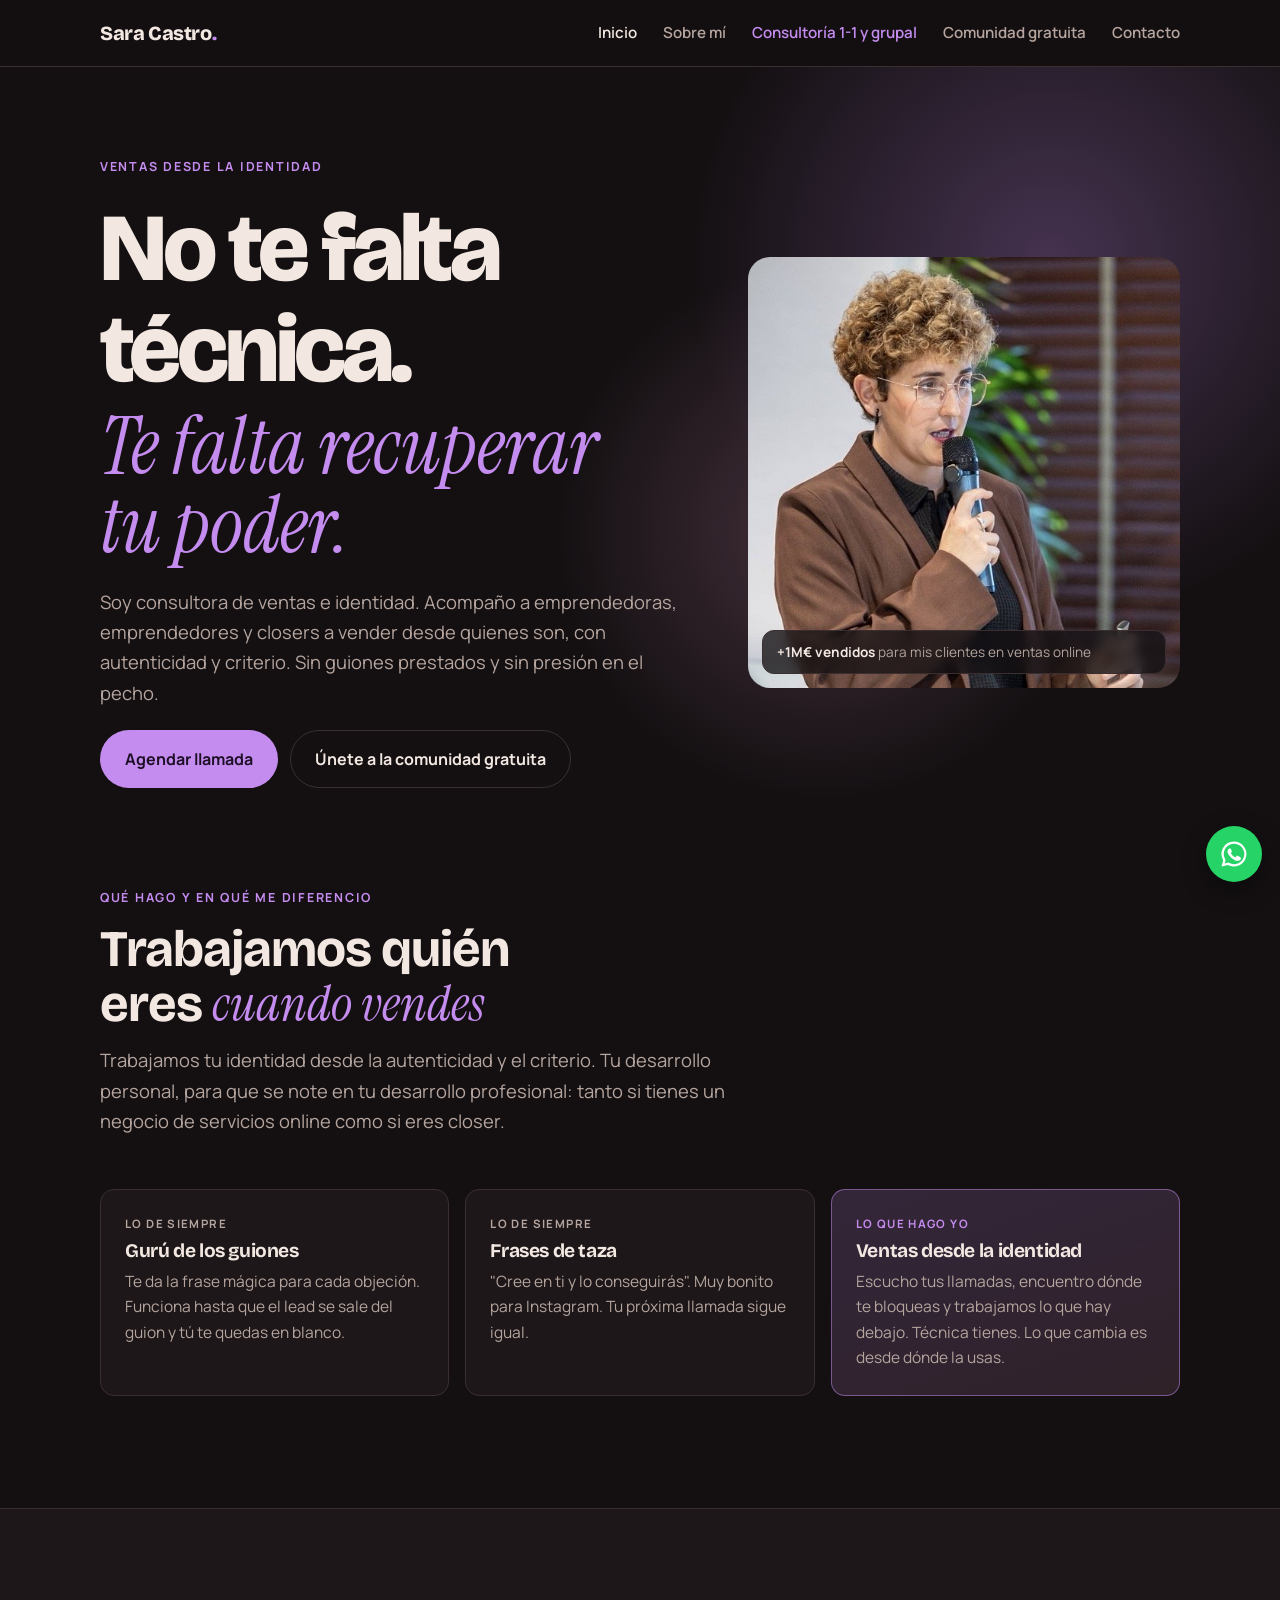
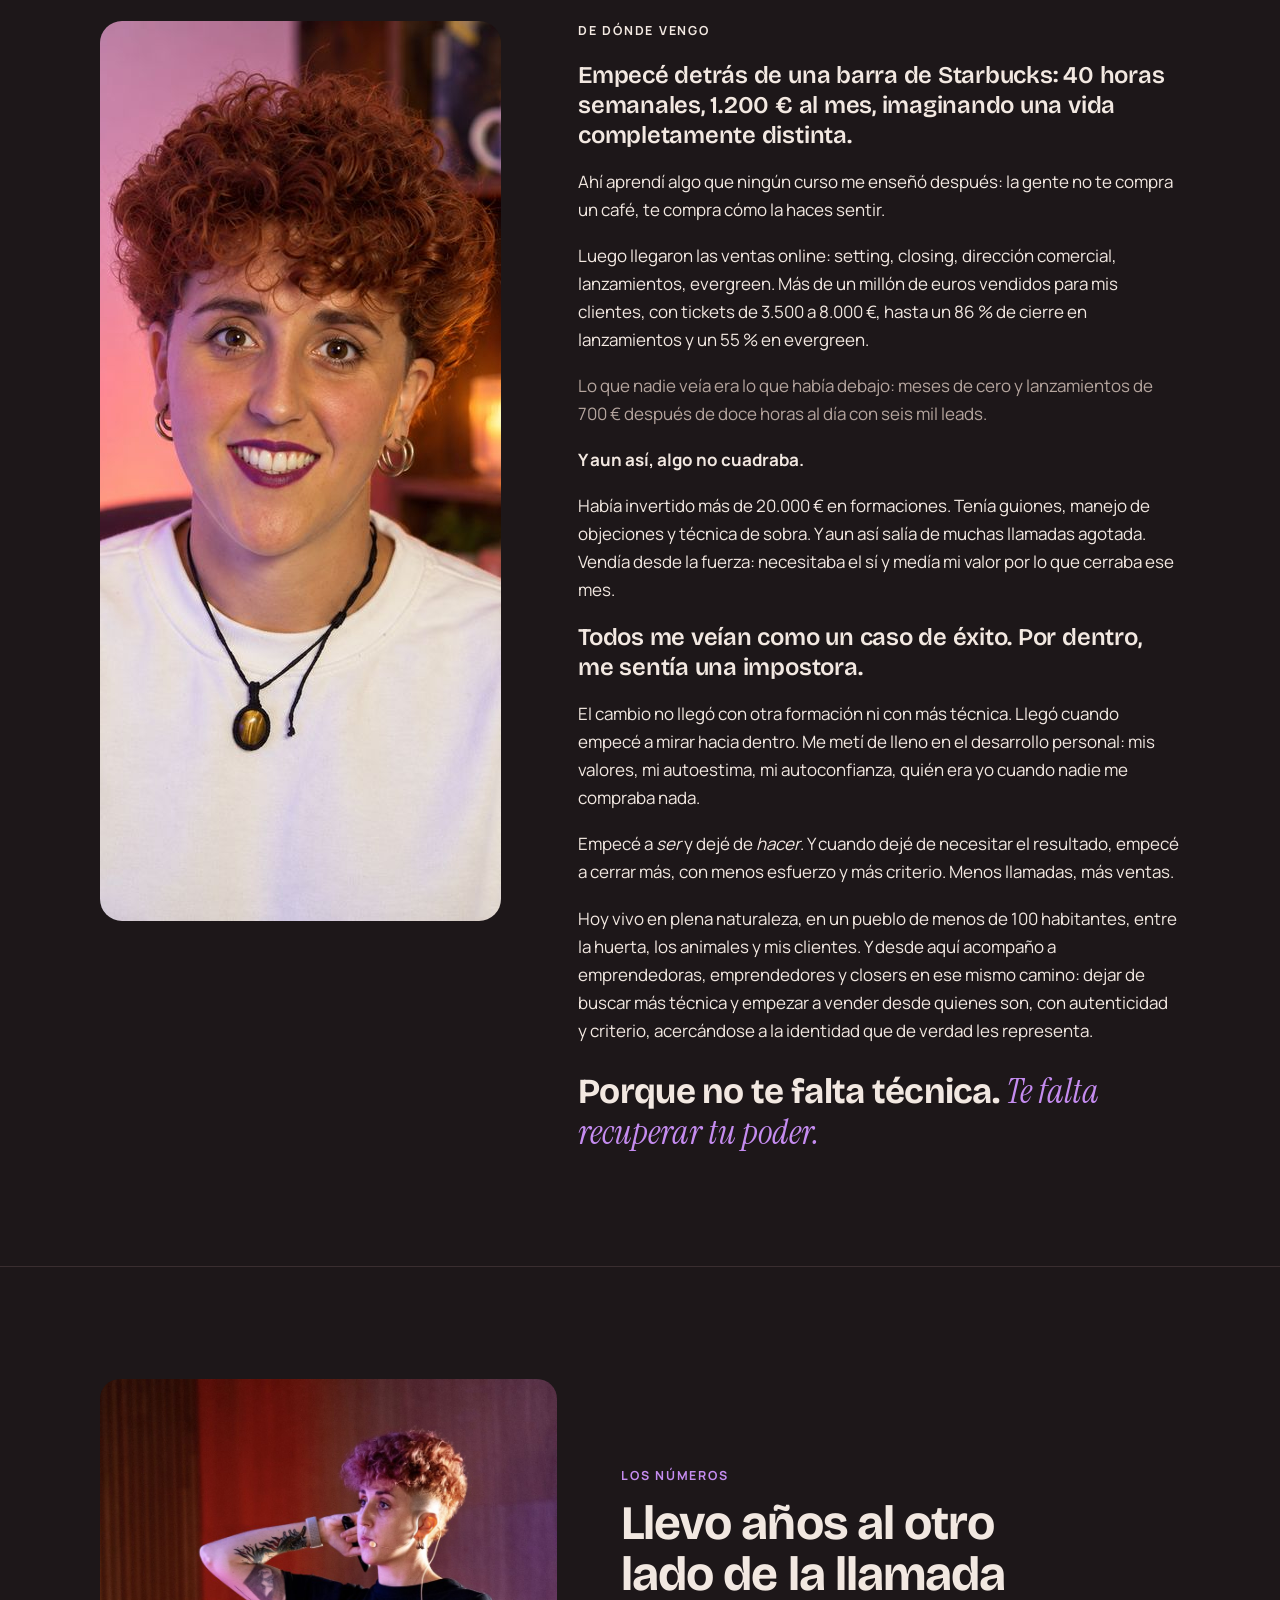
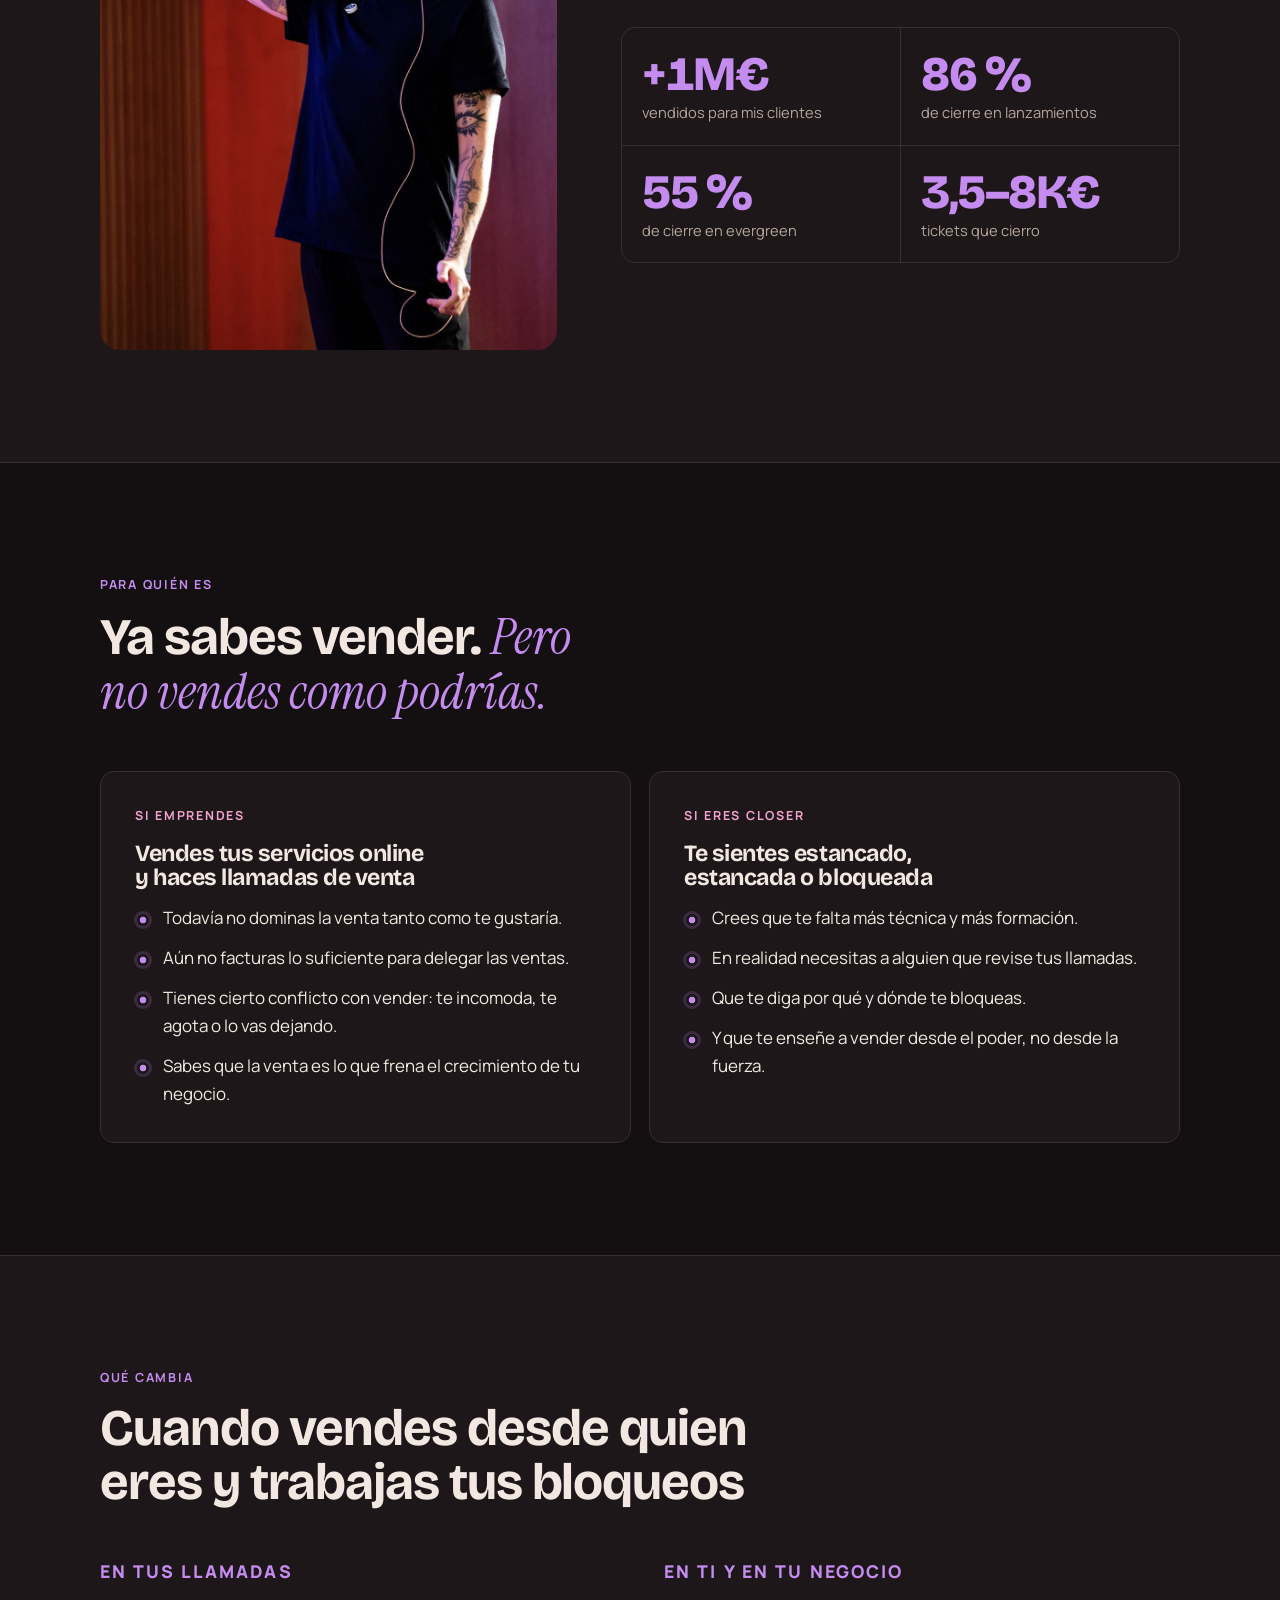
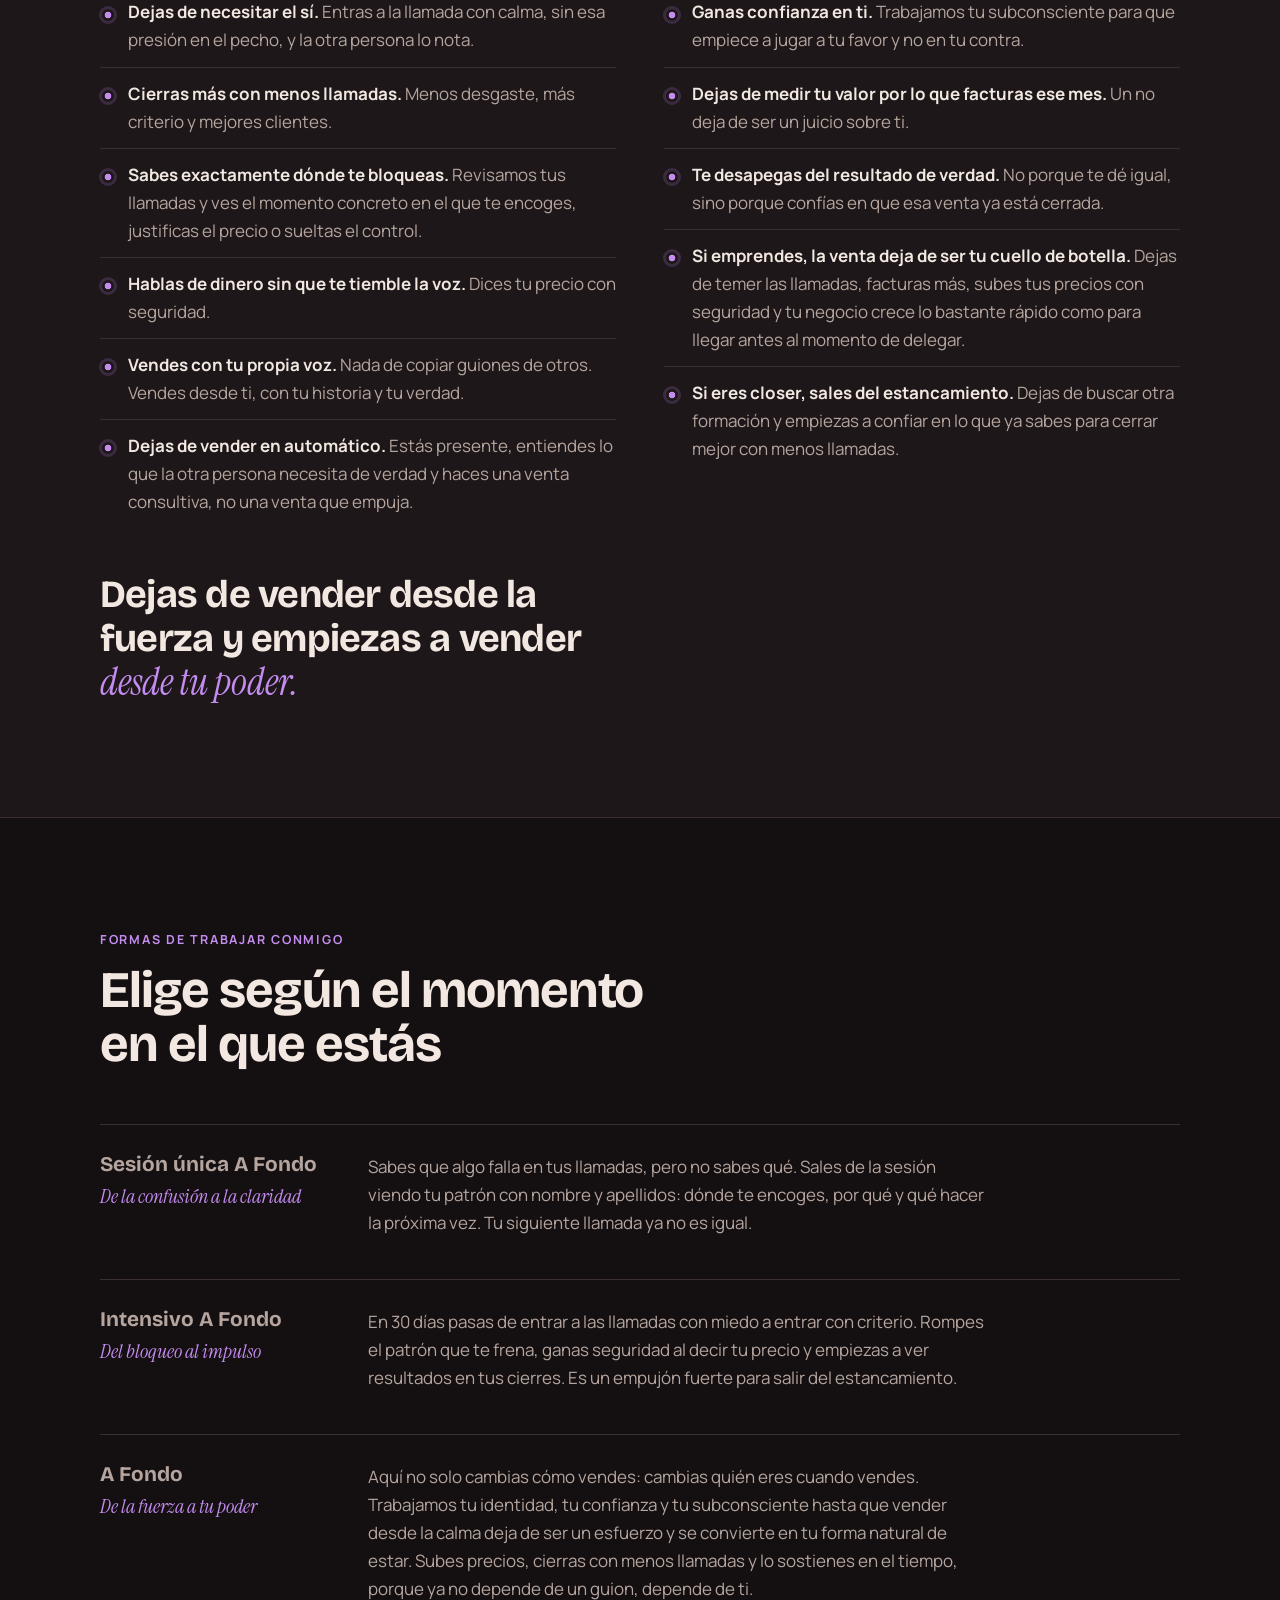
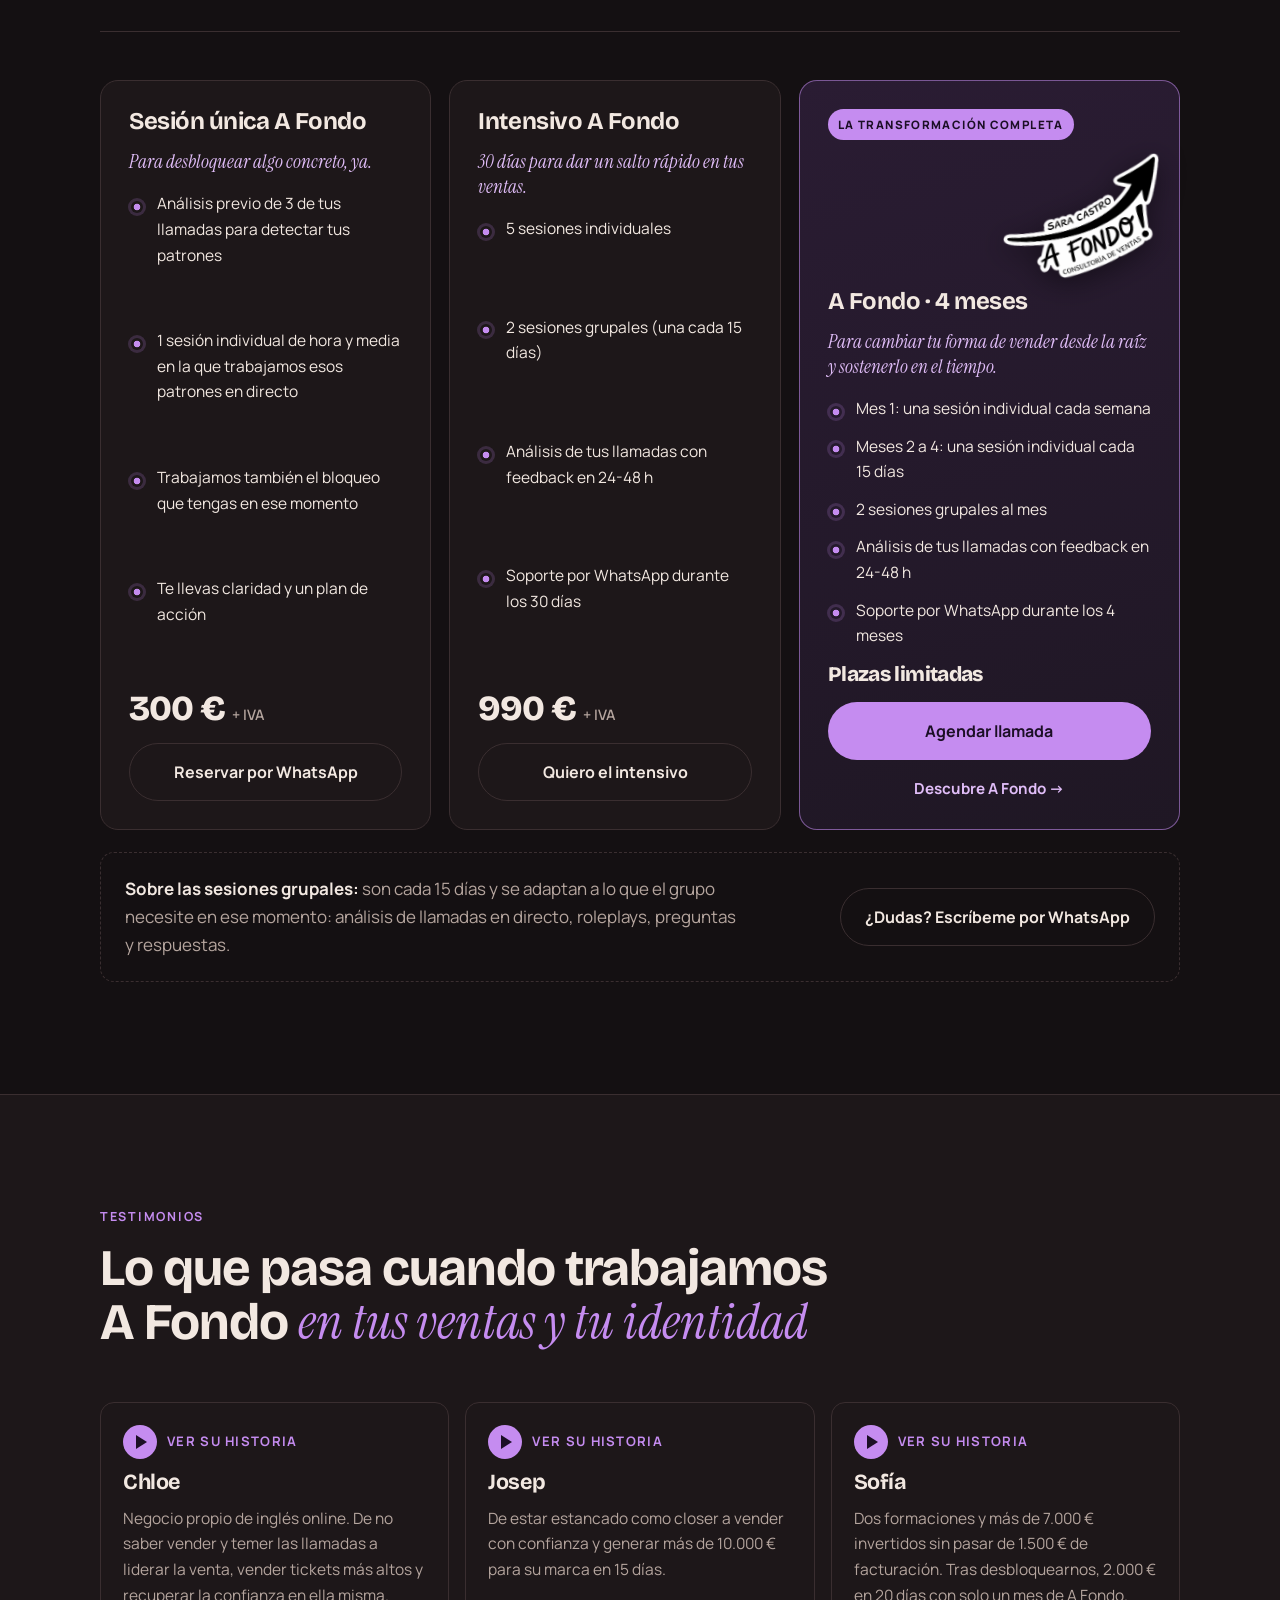
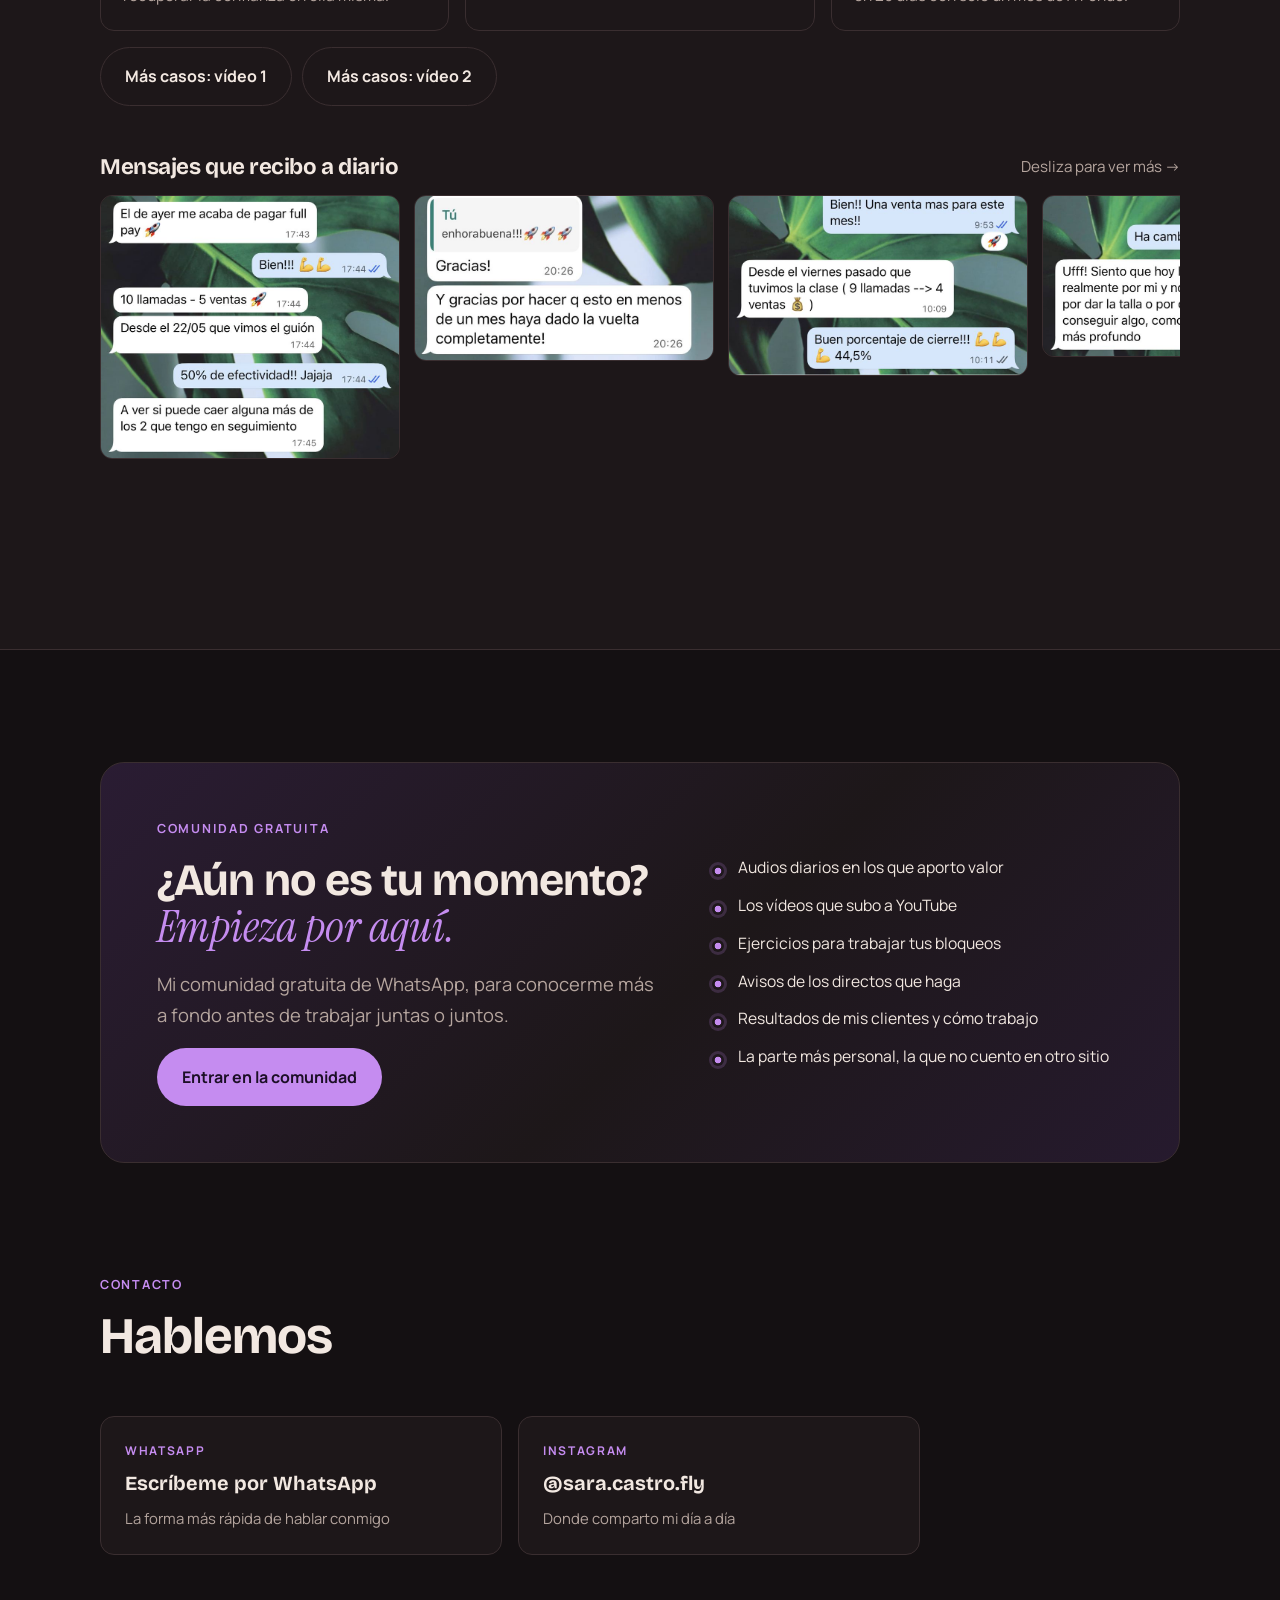
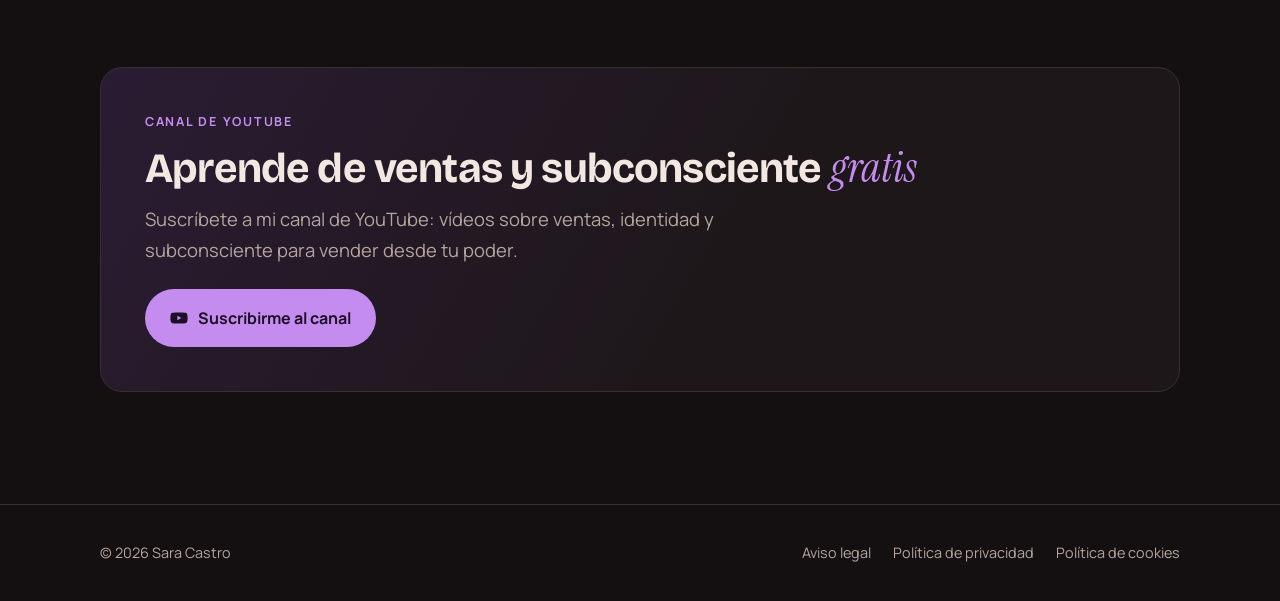
==== commit 716c0dea: "Add files via upload" ====
--- a/index.html
+++ b/index.html
@@ -25,7 +25,7 @@
       <li><a href="/" aria-current="page">Inicio</a></li>
       <li><a href="#historia">Sobre mí</a></li>
       <li><a class="star" href="/a-fondo">Consultoría 1-1 y grupal</a></li>
-      <li><a href="https://chat.whatsapp.com/LquNqSfmQPj9tQR3sqsKfj" target="_blank" rel="noopener">Comunidad gratuita</a></li>
+      <li><a data-lead="comunidad" href="https://chat.whatsapp.com/LquNqSfmQPj9tQR3sqsKfj" target="_blank" rel="noopener">Comunidad gratuita</a></li>
       <li><a href="#contacto">Contacto</a></li>
     </ul>
   </div>
@@ -40,8 +40,8 @@
         <h1>No te falta técnica. <em class="s">Te falta recuperar tu poder.</em></h1>
         <p class="lead">Soy consultora de ventas e identidad. Acompaño a emprendedoras, emprendedores y closers a vender desde quienes son, con autenticidad y criterio. Sin guiones prestados y sin presión en el pecho.</p>
         <div class="btns">
-          <a class="btn btn-primary" href="https://cal.com/saracastro/entrevista-con-sara-castro" target="_blank" rel="noopener">Agendar llamada</a>
-          <a class="btn btn-ghost" href="https://chat.whatsapp.com/LquNqSfmQPj9tQR3sqsKfj" target="_blank" rel="noopener">Únete a la comunidad gratuita</a>
+          <a data-lead="llamada" class="btn btn-primary" href="https://cal.com/saracastro/entrevista-con-sara-castro" target="_blank" rel="noopener">Agendar llamada</a>
+          <a data-lead="comunidad" class="btn btn-ghost" href="https://chat.whatsapp.com/LquNqSfmQPj9tQR3sqsKfj" target="_blank" rel="noopener">Únete a la comunidad gratuita</a>
         </div>
       </div>
       <figure class="hero-photo" style="aspect-ratio:1/1">
@@ -220,7 +220,7 @@
             <li>Te llevas claridad y un plan de acción</li>
           </ul>
           <p class="price">300 € <small>+ IVA</small></p>
-          <a class="btn btn-ghost" href="https://wa.me/34694283962?text=Hola%20Sara%2C%20vengo%20de%20tu%20web%20y%20me%20interesa%20la%20Sesi%C3%B3n%20%C3%BAnica%20A%20Fondo" target="_blank" rel="noopener">Reservar por WhatsApp</a>
+          <a data-lead="sesion" class="btn btn-ghost" href="https://wa.me/34694283962?text=Hola%20Sara%2C%20vengo%20de%20tu%20web%20y%20me%20interesa%20la%20Sesi%C3%B3n%20%C3%BAnica%20A%20Fondo" target="_blank" rel="noopener">Reservar por WhatsApp</a>
         </article>
         <article class="offer">
           <h3>Intensivo A Fondo</h3>
@@ -232,7 +232,7 @@
             <li>Soporte por WhatsApp durante los 30 días</li>
           </ul>
           <p class="price">990 € <small>+ IVA</small></p>
-          <a class="btn btn-ghost" href="https://wa.me/34694283962?text=Hola%20Sara%2C%20vengo%20de%20tu%20web%20y%20me%20interesa%20el%20Intensivo%20A%20Fondo" target="_blank" rel="noopener">Quiero el intensivo</a>
+          <a data-lead="intensivo" class="btn btn-ghost" href="https://wa.me/34694283962?text=Hola%20Sara%2C%20vengo%20de%20tu%20web%20y%20me%20interesa%20el%20Intensivo%20A%20Fondo" target="_blank" rel="noopener">Quiero el intensivo</a>
         </article>
         <article class="offer featured">
           <span class="badge">La transformación completa</span>
@@ -247,14 +247,14 @@
             <li>Soporte por WhatsApp durante los 4 meses</li>
           </ul>
           <p class="price" style="font-size:1.3rem">Plazas limitadas</p>
-          <a class="btn btn-primary" href="https://cal.com/saracastro/entrevista-con-sara-castro" target="_blank" rel="noopener">Agendar llamada</a>
+          <a data-lead="llamada" class="btn btn-primary" href="https://cal.com/saracastro/entrevista-con-sara-castro" target="_blank" rel="noopener">Agendar llamada</a>
           <a class="text-link" href="/a-fondo">Descubre A Fondo →</a>
         </article>
       </div>
 
       <div class="note">
         <p><b>Sobre las sesiones grupales:</b> son cada 15 días y se adaptan a lo que el grupo necesite en ese momento: análisis de llamadas en directo, roleplays, preguntas y respuestas.</p>
-        <a class="btn btn-ghost" href="https://wa.me/34694283962?text=Hola%20Sara%2C%20vengo%20de%20tu%20web%20y%20quiero%20saber%20qu%C3%A9%20opci%C3%B3n%20encaja%20conmigo" target="_blank" rel="noopener">¿Dudas? Escríbeme por WhatsApp</a>
+        <a data-lead="whatsapp" class="btn btn-ghost" href="https://wa.me/34694283962?text=Hola%20Sara%2C%20vengo%20de%20tu%20web%20y%20quiero%20saber%20qu%C3%A9%20opci%C3%B3n%20encaja%20conmigo" target="_blank" rel="noopener">¿Dudas? Escríbeme por WhatsApp</a>
       </div>
     </div>
   </section>
@@ -313,7 +313,7 @@
           <p class="eyebrow">Comunidad gratuita</p>
           <h2>¿Aún no es tu momento? <em class="s">Empieza por aquí.</em></h2>
           <p class="lead">Mi comunidad gratuita de WhatsApp, para conocerme más a fondo antes de trabajar juntas o juntos.</p>
-          <div class="btns"><a class="btn btn-primary" href="https://chat.whatsapp.com/LquNqSfmQPj9tQR3sqsKfj" target="_blank" rel="noopener">Entrar en la comunidad</a></div>
+          <div class="btns"><a data-lead="comunidad" class="btn btn-primary" href="https://chat.whatsapp.com/LquNqSfmQPj9tQR3sqsKfj" target="_blank" rel="noopener">Entrar en la comunidad</a></div>
         </div>
         <ul class="ticks">
           <li>Audios diarios en los que aporto valor</li>
@@ -335,7 +335,7 @@
         <h2>Hablemos</h2>
       </div>
       <div class="contact">
-        <a href="https://wa.me/34694283962?text=Hola%20Sara%2C%20vengo%20de%20tu%20web" target="_blank" rel="noopener"><small>WhatsApp</small><b>Escríbeme por WhatsApp</b><span>La forma más rápida de hablar conmigo</span></a>
+        <a data-lead="whatsapp" href="https://wa.me/34694283962?text=Hola%20Sara%2C%20vengo%20de%20tu%20web" target="_blank" rel="noopener"><small>WhatsApp</small><b>Escríbeme por WhatsApp</b><span>La forma más rápida de hablar conmigo</span></a>
         <a href="https://www.instagram.com/sara.castro.fly/" target="_blank" rel="noopener"><small>Instagram</small><b>@sara.castro.fly</b><span>Donde comparto mi día a día</span></a>
       </div>
     </div>
@@ -367,7 +367,7 @@
   </div>
 </footer>
 
-<a class="wa-float" href="https://wa.me/34694283962?text=Hola%20Sara%2C%20vengo%20de%20tu%20web" target="_blank" rel="noopener" aria-label="Escríbeme por WhatsApp">
+<a data-lead="whatsapp" class="wa-float" href="https://wa.me/34694283962?text=Hola%20Sara%2C%20vengo%20de%20tu%20web" target="_blank" rel="noopener" aria-label="Escríbeme por WhatsApp">
   <svg viewBox="0 0 24 24" aria-hidden="true"><path d="M12 2a10 10 0 0 0-8.6 15.1L2 22l5-1.3A10 10 0 1 0 12 2Zm0 18.2a8.2 8.2 0 0 1-4.2-1.2l-.3-.2-3 .8.8-2.9-.2-.3A8.2 8.2 0 1 1 12 20.2Zm4.5-6.1c-.2-.1-1.5-.7-1.7-.8-.2-.1-.4-.1-.6.1l-.8 1c-.1.2-.3.2-.5.1a6.7 6.7 0 0 1-3.3-2.9c-.3-.4.2-.4.7-1.4.1-.2 0-.3 0-.4l-.8-1.8c-.2-.5-.4-.4-.6-.4h-.5a1 1 0 0 0-.7.3 3 3 0 0 0-.9 2.2 5.2 5.2 0 0 0 1.1 2.7 11.8 11.8 0 0 0 4.5 4c1.7.7 2.3.8 3.2.6a2.7 2.7 0 0 0 1.8-1.2 2.2 2.2 0 0 0 .1-1.2c0-.1-.2-.2-.4-.3Z"/></svg>
 </a>
 
@@ -379,5 +379,6 @@
 })();
 </script>
 
+<script src="/lead.js" defer></script>
 </body>
 </html>
--- a/styles.css
+++ b/styles.css
@@ -248,3 +248,22 @@
 /* youtube */
 .yt{display:flex;flex-wrap:wrap;gap:24px 40px;align-items:center;justify-content:space-between;padding:clamp(26px,4vw,44px);border-radius:22px;border:1px solid var(--line);background:linear-gradient(120deg,#2a1c33 0%,#1d1719 60%)}
 .yt h2{font-size:clamp(1.8rem,3.8vw,2.6rem)}
+
+/* ventana de captura */
+.lead-modal{position:fixed;inset:0;z-index:100;display:grid;place-items:center;padding:20px}
+.lead-modal[hidden]{display:none!important}
+.lead-backdrop{position:absolute;inset:0;background:rgba(10,7,12,.72);backdrop-filter:blur(4px);-webkit-backdrop-filter:blur(4px)}
+.lead-box{position:relative;width:100%;max-width:440px;background:var(--panel);border:1px solid var(--line);border-radius:20px;padding:30px 26px 26px;display:grid;gap:12px;box-shadow:0 30px 80px rgba(0,0,0,.5)}
+.lead-box h2{font-size:1.7rem}
+.lead-text{color:var(--muted);font-size:.97rem}
+.lead-box form{display:grid;gap:8px;margin-top:6px}
+.lead-box label{font-size:.85rem;font-weight:700;color:var(--muted)}
+.lead-box input[type=text],.lead-box input[type=email]{width:100%;padding:13px 14px;border-radius:12px;border:1px solid var(--line);background:var(--ink);color:var(--text);font:inherit;font-size:1rem;margin-bottom:6px}
+.lead-box input:focus{outline:2px solid var(--copper);outline-offset:1px;border-color:transparent}
+.lead-check{display:flex;gap:10px;align-items:flex-start;font-weight:500!important;line-height:1.45;margin:4px 0 6px}
+.lead-check input{margin-top:3px;accent-color:var(--copper);width:18px;height:18px;flex:none}
+.lead-check a{color:var(--copper-soft)}
+.lead-err{color:#ffb4c8;font-size:.9rem}
+.lead-box .btn{width:100%;margin-top:4px}
+.lead-x{position:absolute;top:10px;right:12px;background:none;border:0;color:var(--muted);font-size:1.8rem;line-height:1;cursor:pointer;padding:6px 10px}
+.lead-hp{position:absolute;left:-9999px;width:1px;height:1px;opacity:0}
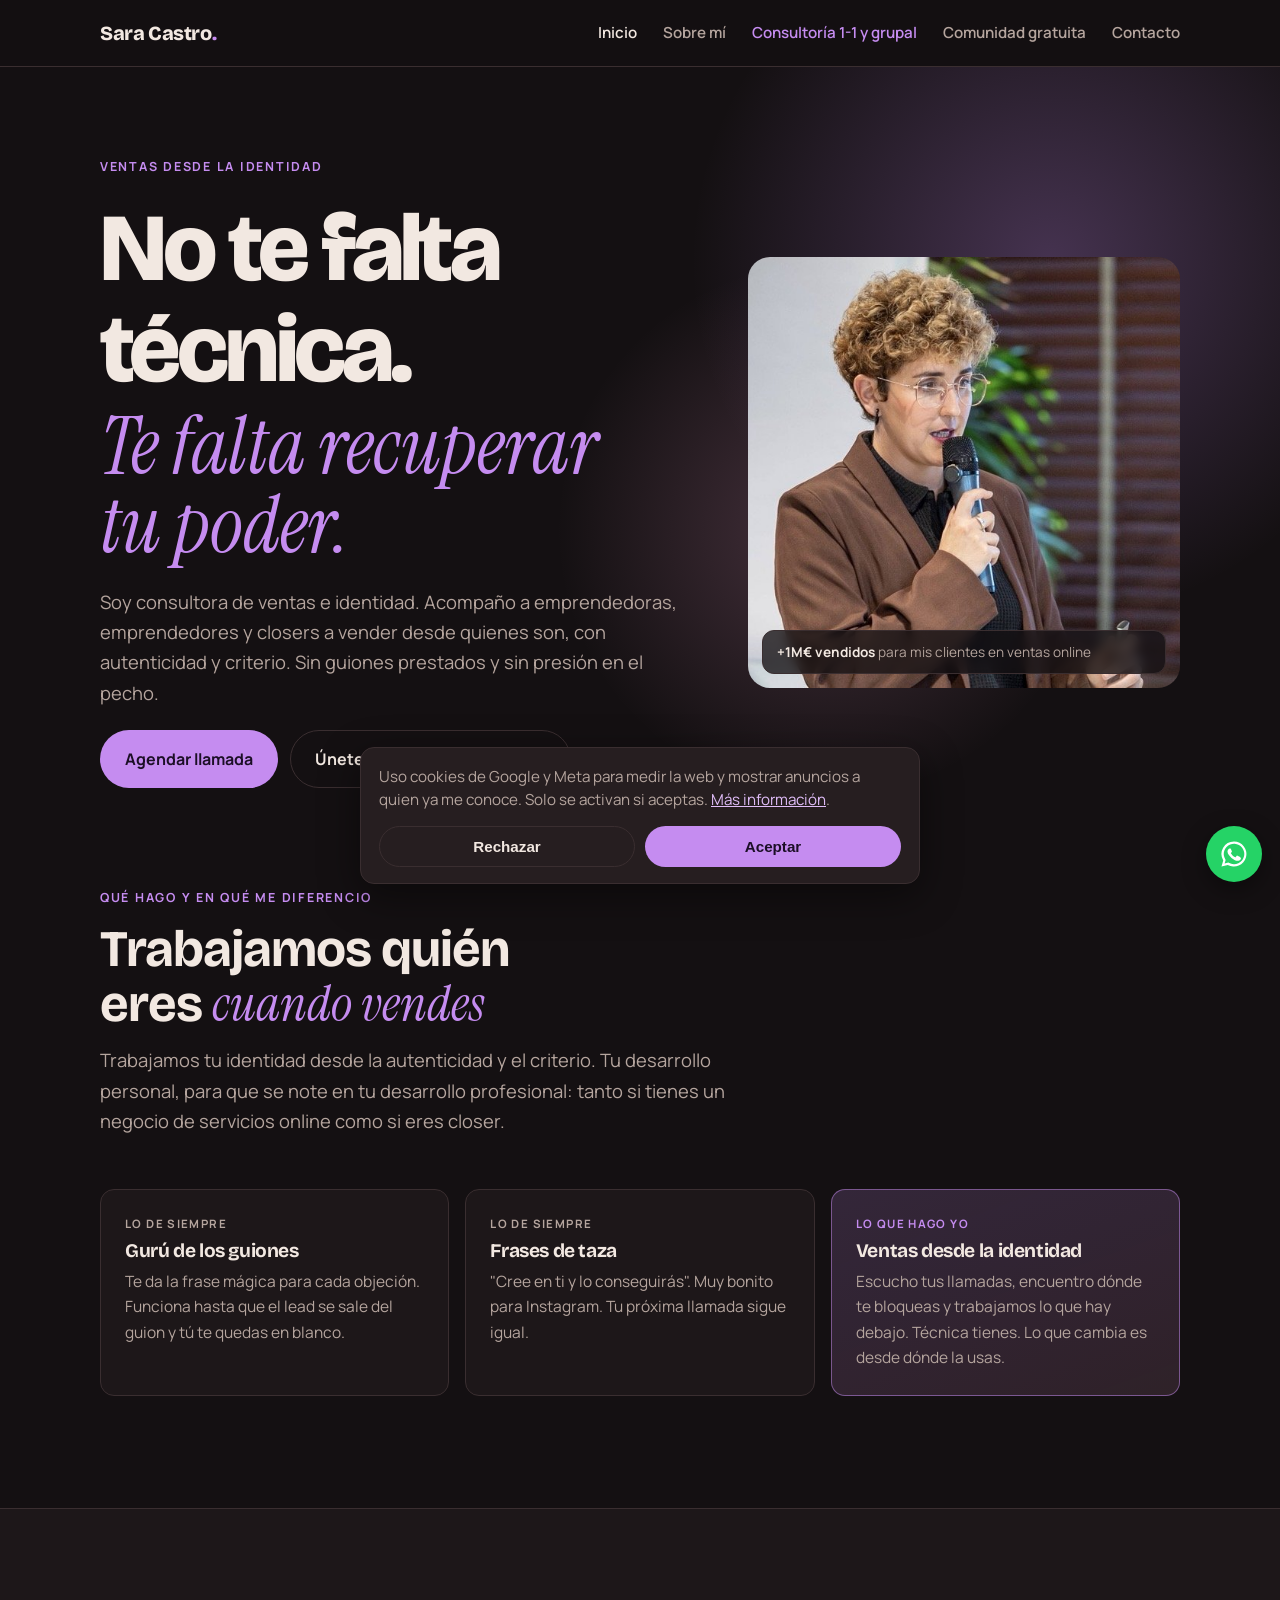
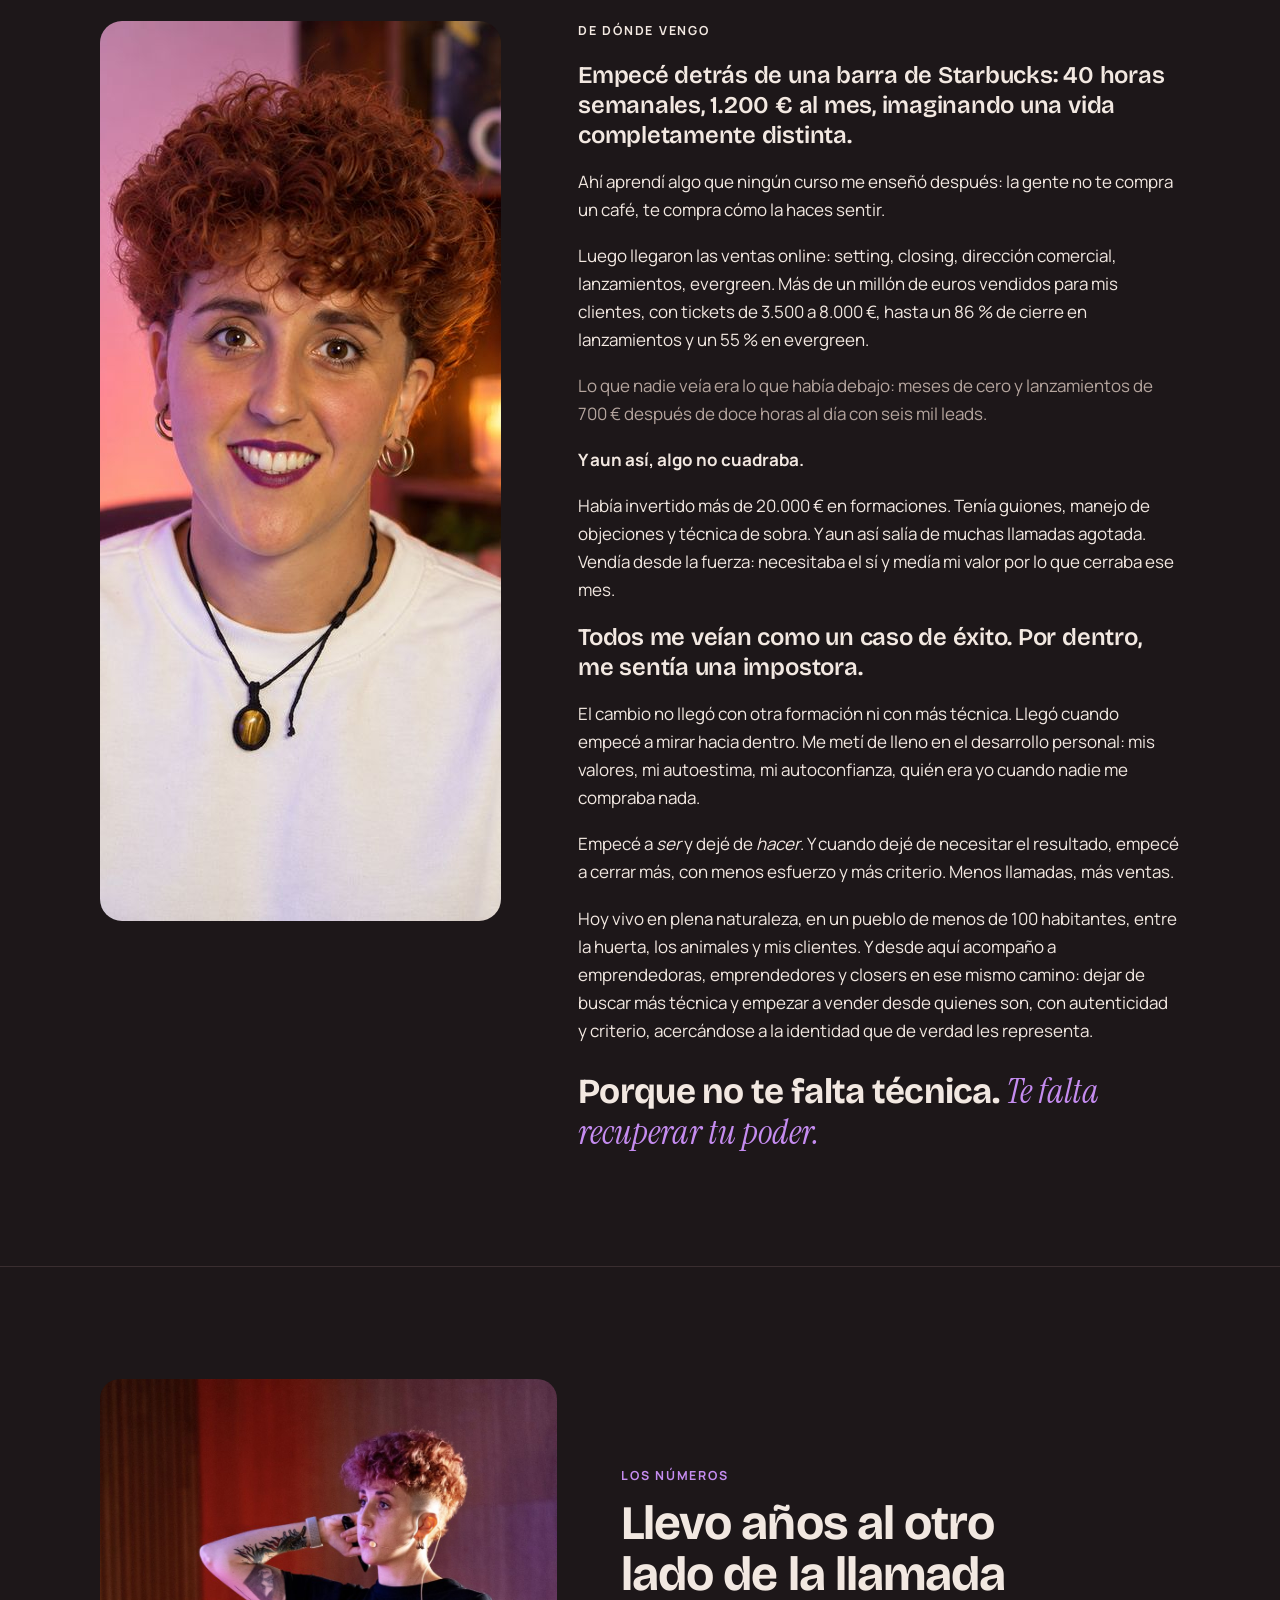
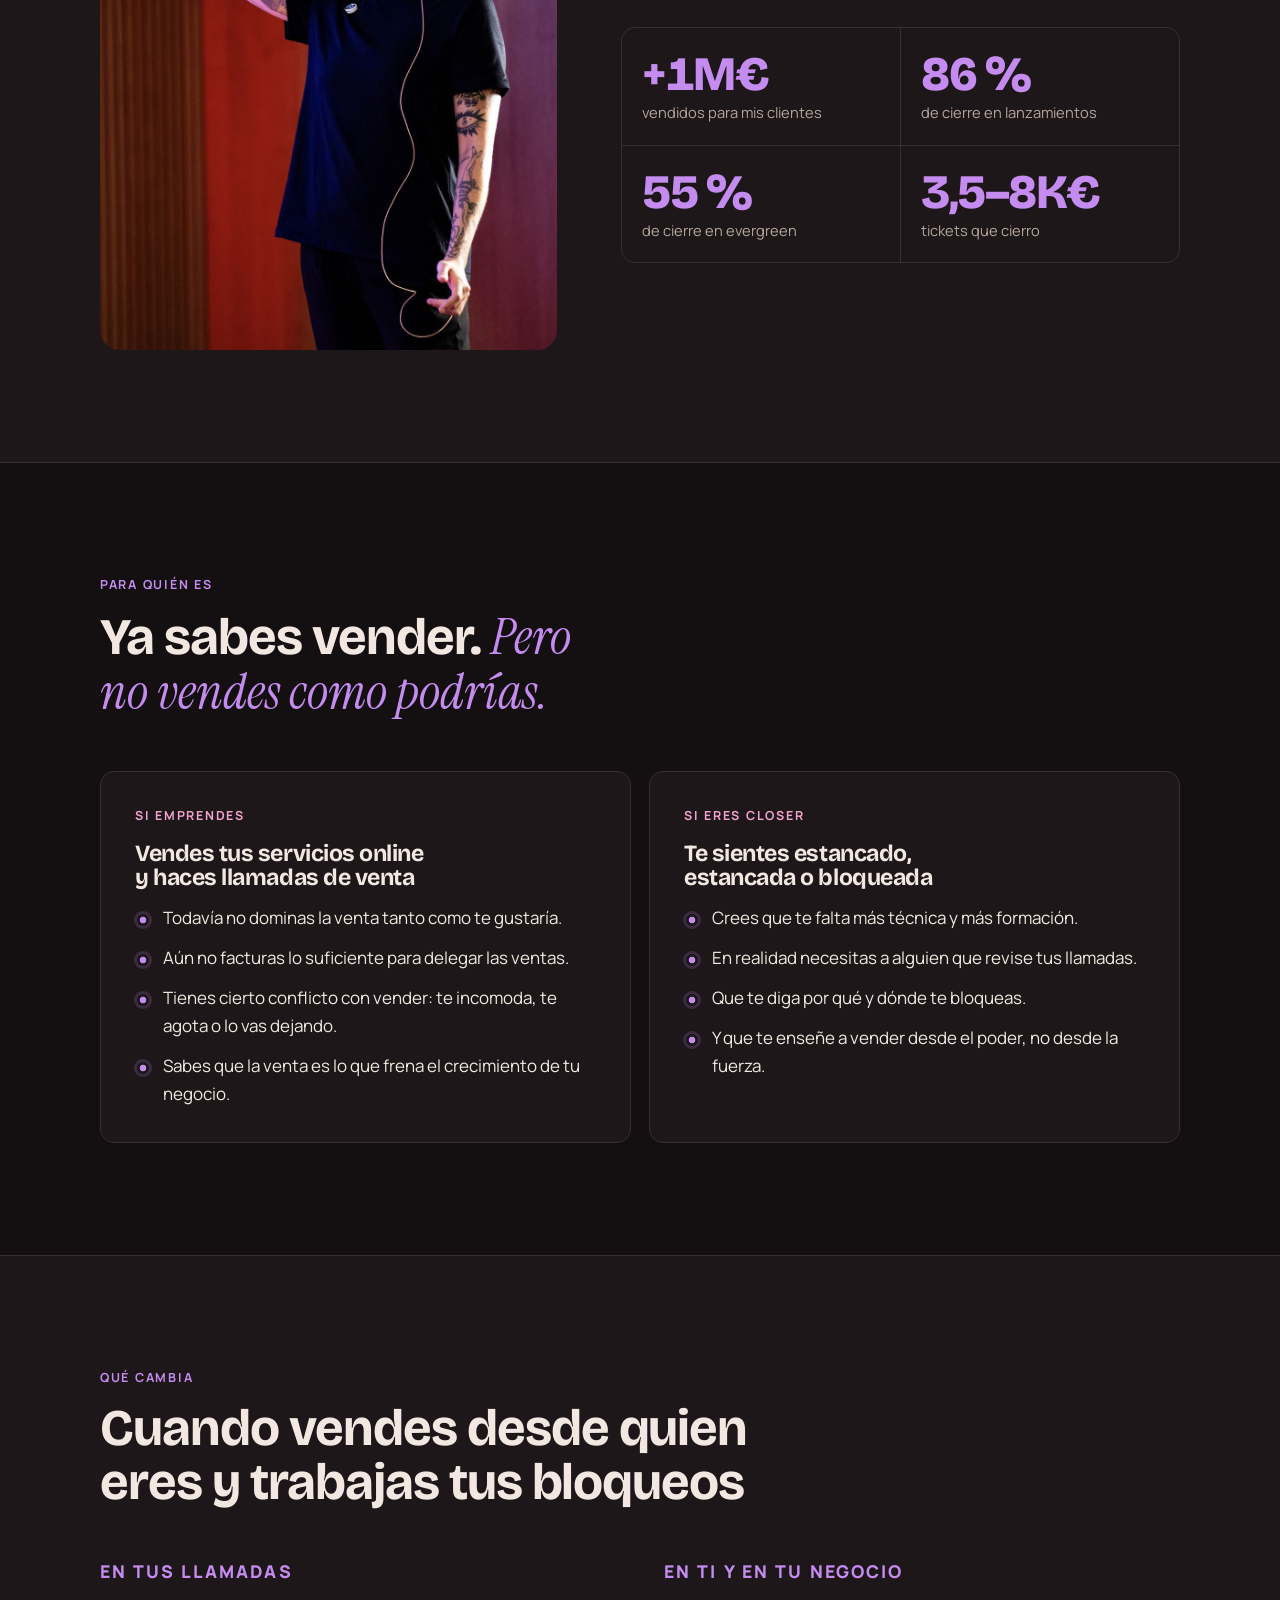
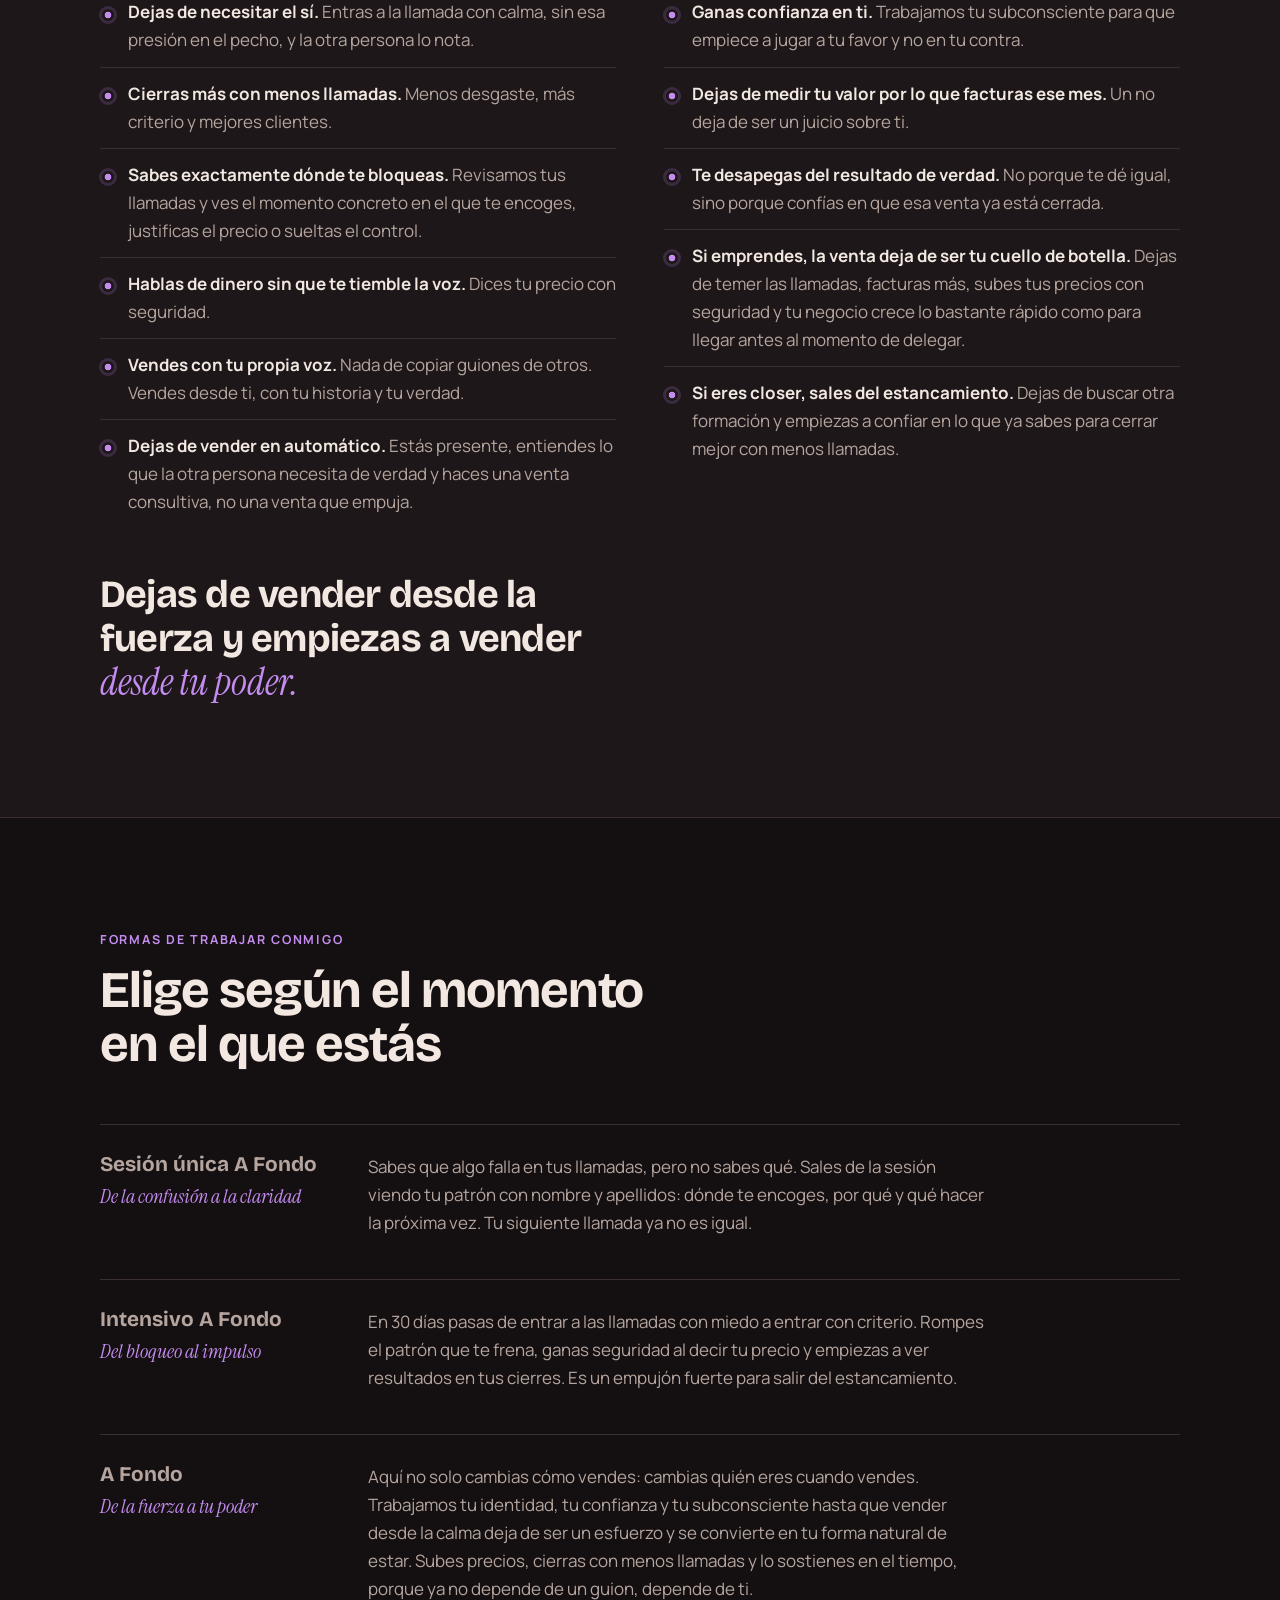
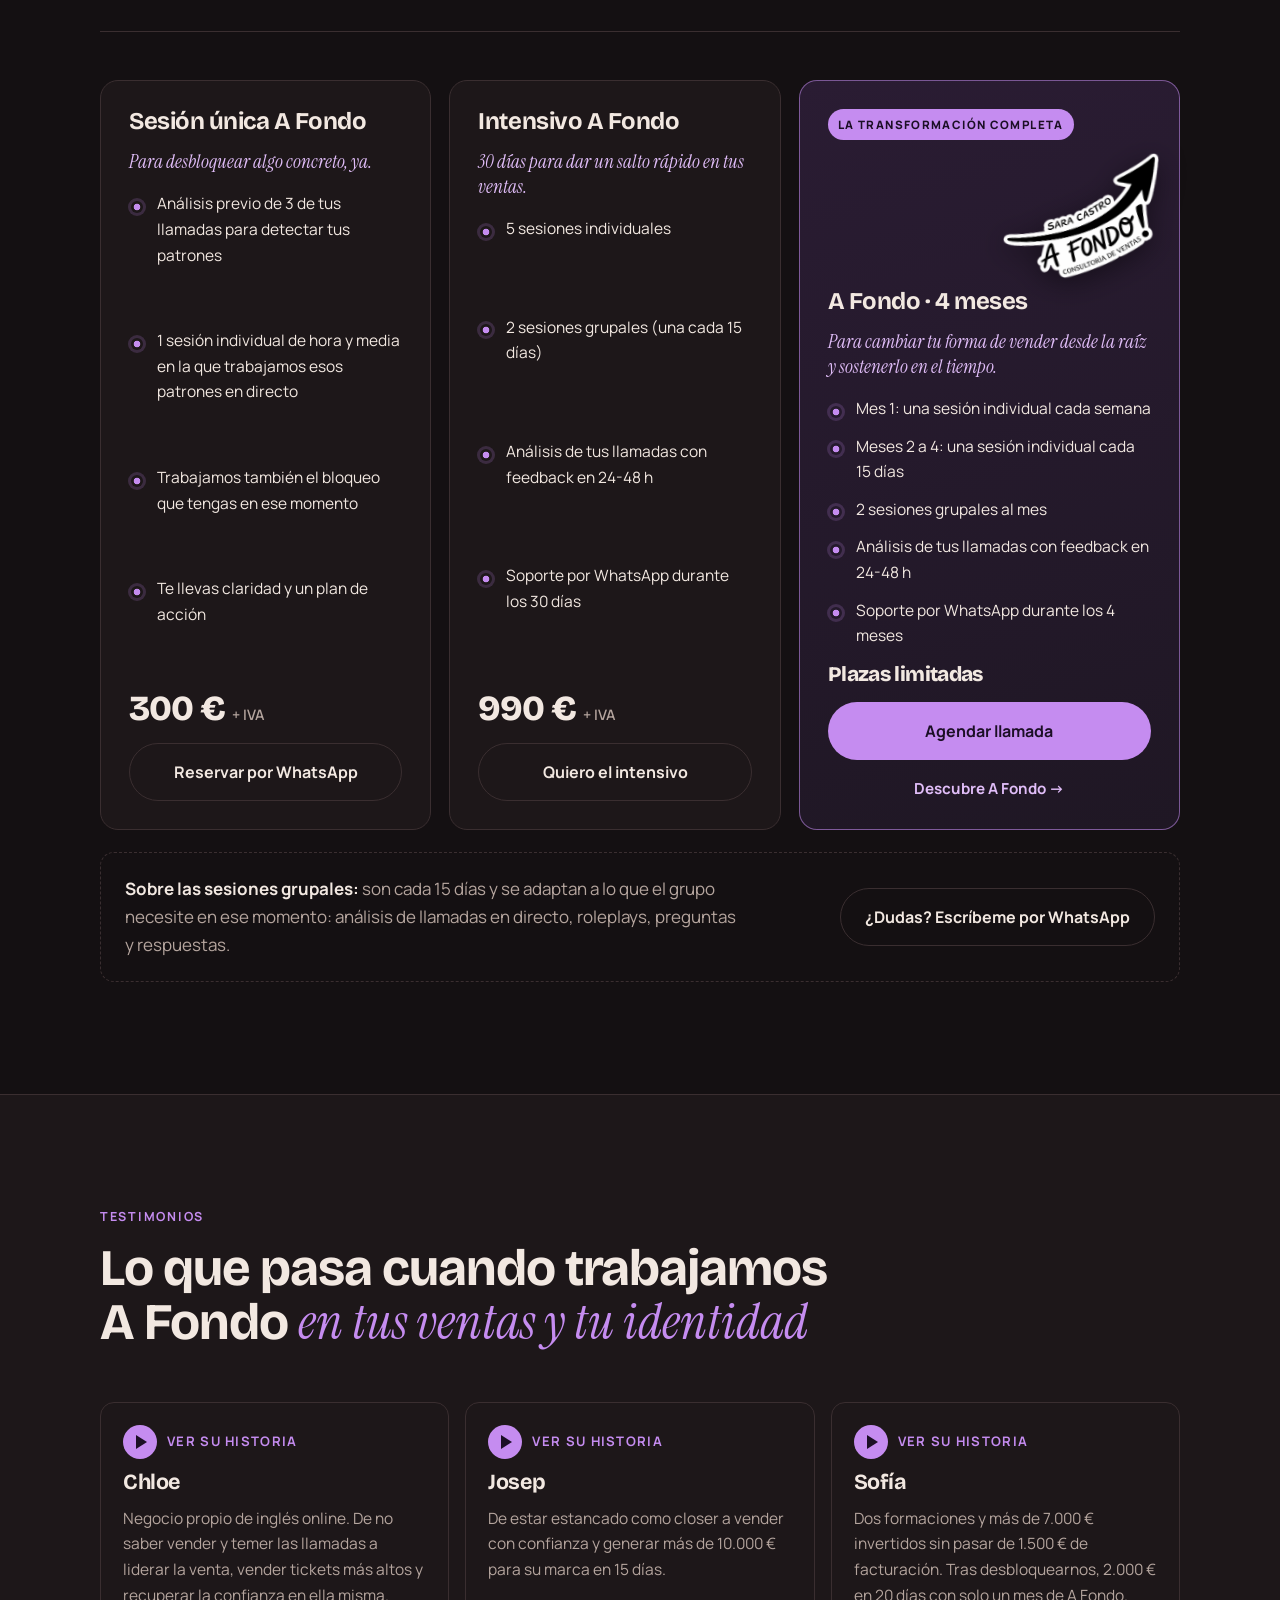
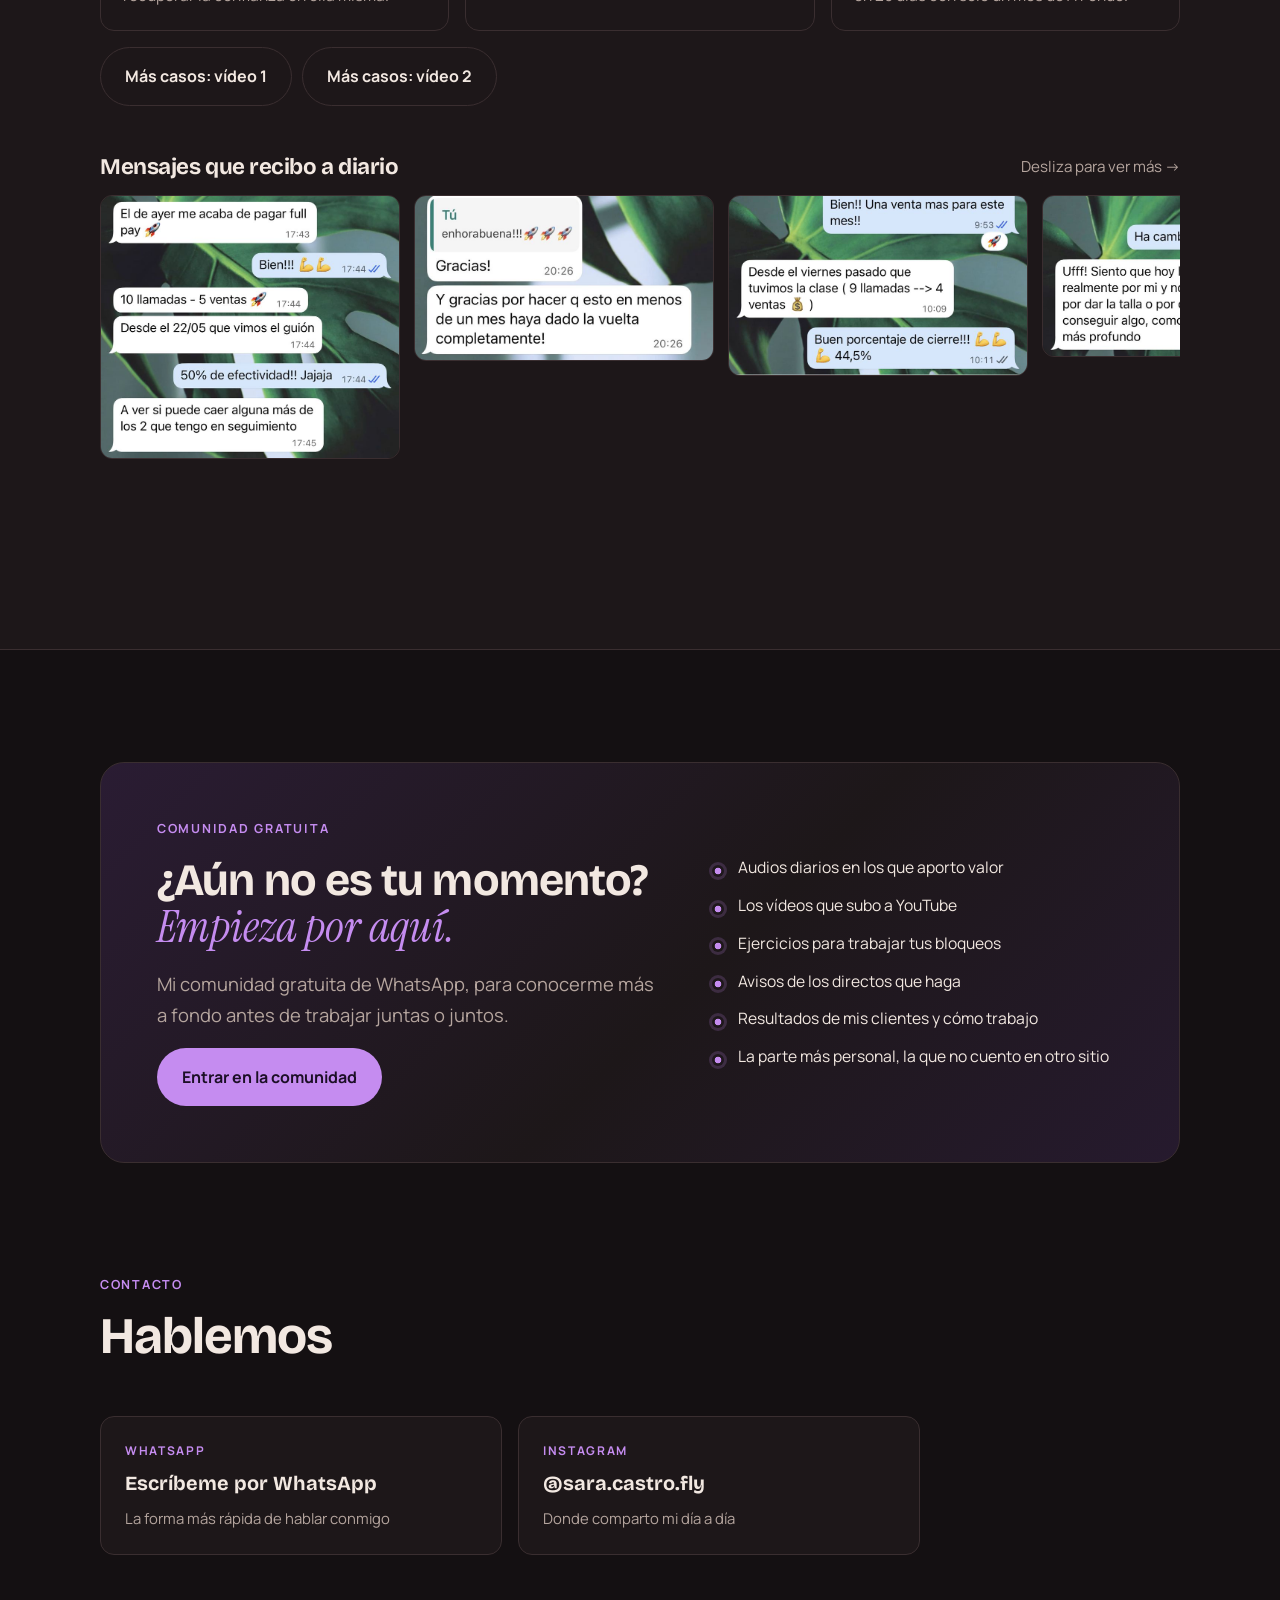
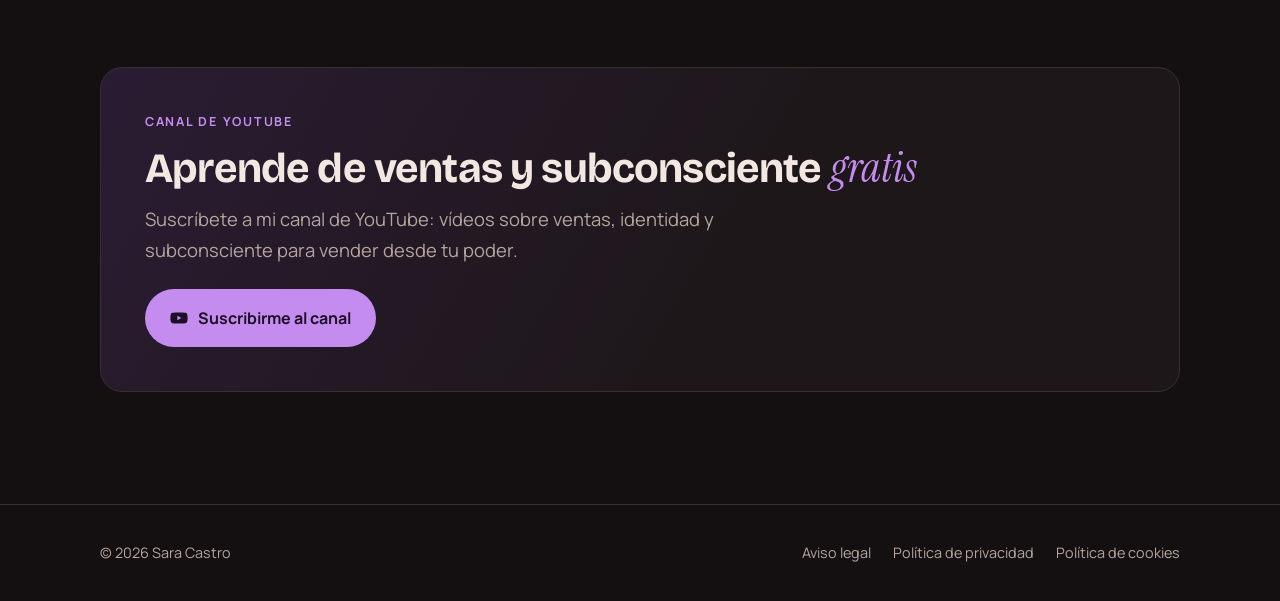
==== commit b28fb9d1: "Aviso de cookies + etiqueta de Google Ads (píxel de Meta preparado) Co-Authored-By: Claude Opus 5.5 " ====
--- a/index.html
+++ b/index.html
@@ -360,9 +360,9 @@
   <div class="wrap">
     <p>© 2026 Sara Castro</p>
     <nav aria-label="Textos legales">
-      <a href="#">Aviso legal</a>
-      <a href="#">Política de privacidad</a>
-      <a href="#">Política de cookies</a>
+      <a href="/aviso-legal">Aviso legal</a>
+      <a href="/privacidad">Política de privacidad</a>
+      <a href="/cookies">Política de cookies</a>
     </nav>
   </div>
 </footer>
@@ -379,6 +379,7 @@
 })();
 </script>
 
+<script src="/consent.js" defer></script>
 <script src="/lead.js" defer></script>
 </body>
 </html>
